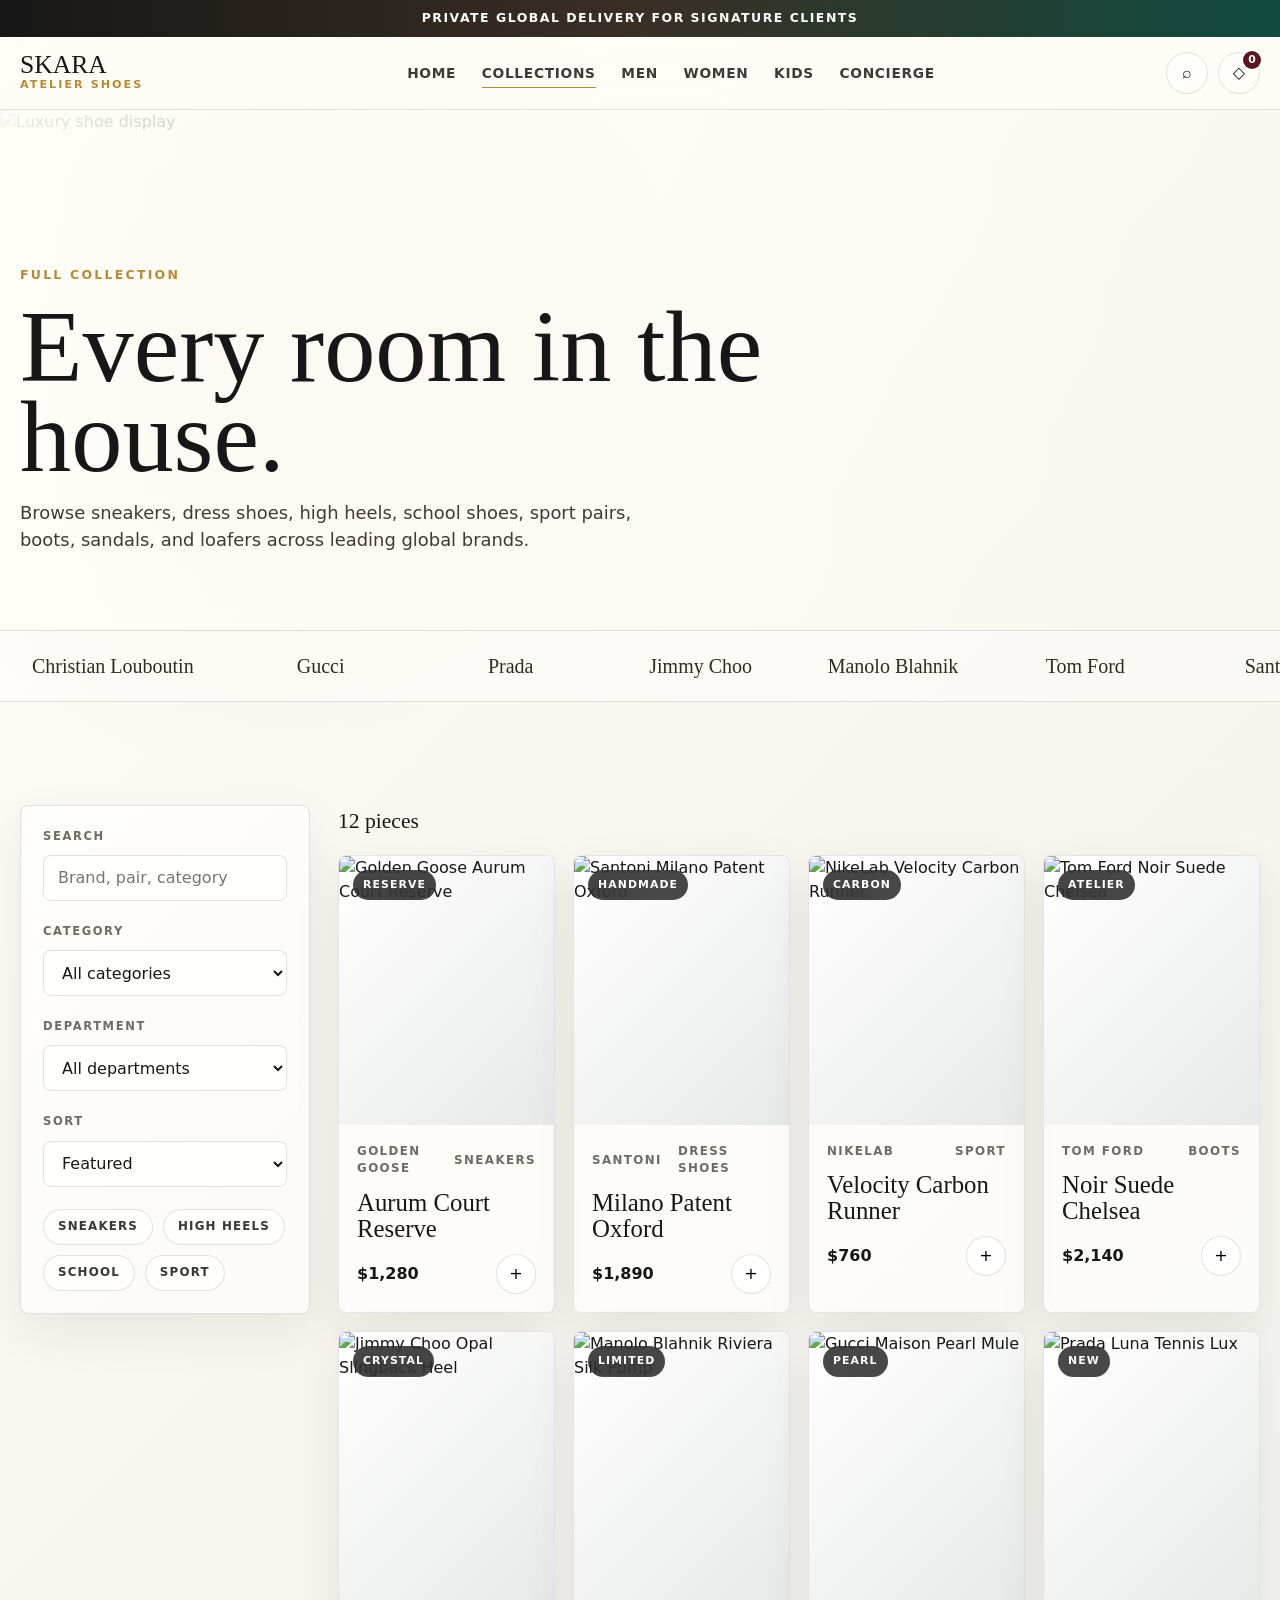
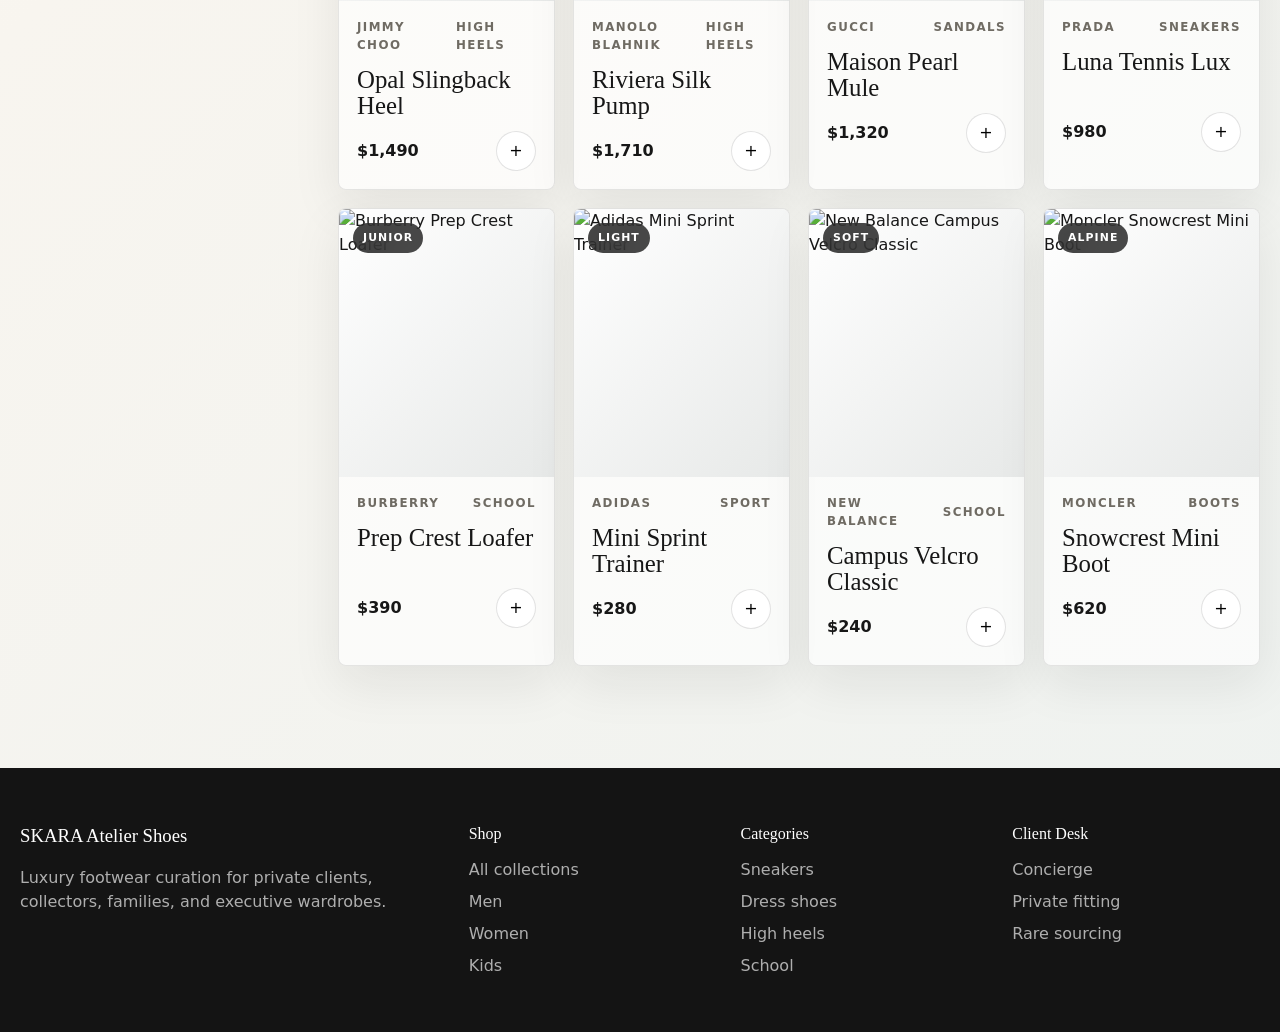
==== collections.html @ 15dd12c7 "Initial commit - Skara Shoes" ====
<!doctype html>
<html lang="en">
  <head>
    <meta charset="utf-8">
    <meta name="viewport" content="width=device-width, initial-scale=1">
    <title>Collections | SKARA Atelier Shoes</title>
    <link rel="stylesheet" href="styles.css">
  </head>
  <body data-page="collections">
    <div class="site-shell">
      <header class="topbar">
        <div class="announcement">Private global delivery for signature clients</div>
        <nav class="nav" aria-label="Primary navigation">
          <a class="brand" href="index.html"><span class="brand-mark">SKARA</span><span class="brand-sub">Atelier Shoes</span></a>
          <div class="nav-links"><a data-nav="home" href="index.html">Home</a><a data-nav="collections" href="collections.html">Collections</a><a data-nav="men" href="men.html">Men</a><a data-nav="women" href="women.html">Women</a><a data-nav="kids" href="kids.html">Kids</a><a data-nav="concierge" href="concierge.html">Concierge</a></div>
          <div class="nav-actions"><button class="icon-button" type="button" aria-label="Search">⌕</button><button class="bag-button" type="button" aria-label="Open bag">◇<span class="bag-count" data-bag-count>0</span></button><button class="menu-toggle" type="button" aria-label="Open menu" data-menu-toggle aria-expanded="false">☰</button></div>
        </nav>
      </header>
      <main>
        <section class="page-hero">
          <img src="https://images.unsplash.com/photo-1549298916-b41d501d3772?auto=format&fit=crop&w=2200&q=90" alt="Luxury shoe display">
          <div class="page-hero-inner">
            <span class="eyebrow">Full collection</span>
            <h1>Every room in the house.</h1>
            <p>Browse sneakers, dress shoes, high heels, school shoes, sport pairs, boots, sandals, and loafers across leading global brands.</p>
          </div>
        </section>
        <section class="brand-marquee"><div class="marquee-track" data-brand-marquee></div></section>
        <section class="section">
          <div class="shop-layout">
            <aside class="filter-panel" aria-label="Collection filters">
              <div class="filter-group"><label for="search">Search</label><input id="search" data-filter-search type="search" placeholder="Brand, pair, category"></div>
              <div class="filter-group"><label for="category">Category</label><select id="category" data-filter-category><option value="all">All categories</option><option>Sneakers</option><option>Dress Shoes</option><option>High Heels</option><option>School</option><option>Sport</option><option>Boots</option><option>Sandals</option></select></div>
              <div class="filter-group"><label for="audience">Department</label><select id="audience" data-filter-audience><option value="all">All departments</option><option value="men">Men</option><option value="women">Women</option><option value="kids">Kids</option></select></div>
              <div class="filter-group"><label for="sort">Sort</label><select id="sort" data-filter-sort><option value="featured">Featured</option><option value="high">Price high</option><option value="low">Price low</option><option value="brand">Brand</option></select></div>
              <div class="chip-row"><span class="pill">Sneakers</span><span class="pill">High heels</span><span class="pill">School</span><span class="pill">Sport</span></div>
            </aside>
            <div>
              <div class="shop-toolbar"><strong data-result-count>12 pieces</strong><button class="filter-toggle" type="button" aria-label="Open filters" data-filter-toggle aria-expanded="false">☷</button></div>
              <div class="product-grid" data-shop-grid></div>
            </div>
          </div>
        </section>
      </main>
      <footer class="footer"><div class="footer-inner"><div><h3>SKARA Atelier Shoes</h3><p>Luxury footwear curation for private clients, collectors, families, and executive wardrobes.</p></div><div><h4>Shop</h4><a href="collections.html">All collections</a><a href="men.html">Men</a><a href="women.html">Women</a><a href="kids.html">Kids</a></div><div><h4>Categories</h4><a href="collections.html">Sneakers</a><a href="collections.html">Dress shoes</a><a href="collections.html">High heels</a><a href="collections.html">School</a></div><div><h4>Client Desk</h4><a href="concierge.html">Concierge</a><a href="concierge.html">Private fitting</a><a href="concierge.html">Rare sourcing</a></div></div></footer>
    </div>
    <script src="data.js"></script>
    <script src="script.js"></script>
  </body>
</html>
---- styles.css ----
:root {
  --porcelain: #f8f5ef;
  --paper: #fffdf8;
  --ink: #171717;
  --muted: #6f6b63;
  --line: rgba(23, 23, 23, 0.12);
  --gold: #b58b35;
  --gold-soft: #ead8aa;
  --emerald: #0f4b3f;
  --wine: #5b1622;
  --blue: #1f3f67;
  --platinum: #e7e9e8;
  --shadow: 0 24px 70px rgba(31, 26, 18, 0.12);
  --ease: cubic-bezier(0.2, 0.8, 0.2, 1);
}

* {
  box-sizing: border-box;
}

html {
  scroll-behavior: smooth;
}

body {
  margin: 0;
  color: var(--ink);
  background:
    radial-gradient(circle at 18% 12%, rgba(181, 139, 53, 0.12), transparent 28rem),
    linear-gradient(135deg, #fffefa 0%, var(--porcelain) 42%, #eef2f0 100%);
  font-family: Inter, ui-sans-serif, system-ui, -apple-system, BlinkMacSystemFont, "Segoe UI", sans-serif;
  line-height: 1.5;
}

body.nav-open {
  overflow: hidden;
}

a {
  color: inherit;
  text-decoration: none;
}

img {
  display: block;
  max-width: 100%;
}

button,
input,
select,
textarea {
  font: inherit;
}

.site-shell {
  min-height: 100vh;
  overflow: clip;
}

.topbar {
  position: sticky;
  top: 0;
  z-index: 50;
  border-bottom: 1px solid var(--line);
  background: rgba(255, 253, 248, 0.82);
  backdrop-filter: blur(22px);
}

.nav {
  display: flex;
  align-items: center;
  justify-content: space-between;
  gap: 24px;
  width: min(1440px, calc(100% - 40px));
  margin: 0 auto;
  padding: 15px 0;
}

.brand {
  display: inline-grid;
  gap: 0;
  min-width: 156px;
}

.brand-mark {
  font-family: Georgia, "Times New Roman", serif;
  font-size: clamp(1.35rem, 2vw, 1.75rem);
  font-weight: 500;
  letter-spacing: 0;
  line-height: 1;
}

.brand-sub {
  color: var(--gold);
  font-size: 0.7rem;
  font-weight: 700;
  letter-spacing: 0.18em;
  text-transform: uppercase;
}

.nav-links {
  display: flex;
  align-items: center;
  justify-content: center;
  gap: clamp(12px, 2vw, 28px);
  color: #3f3a33;
  font-size: 0.86rem;
  font-weight: 700;
  letter-spacing: 0.05em;
  text-transform: uppercase;
}

.nav-links a {
  position: relative;
  padding: 10px 0;
}

.nav-links a::after {
  position: absolute;
  right: 0;
  bottom: 5px;
  left: 0;
  height: 1px;
  content: "";
  background: var(--gold);
  transform: scaleX(0);
  transform-origin: right;
  transition: transform 0.35s var(--ease);
}

.nav-links a:hover::after,
.nav-links a.is-active::after {
  transform: scaleX(1);
  transform-origin: left;
}

.nav-actions {
  display: flex;
  align-items: center;
  justify-content: flex-end;
  gap: 10px;
}

.icon-button,
.bag-button,
.menu-toggle,
.slider-button,
.filter-toggle {
  display: inline-grid;
  place-items: center;
  width: 42px;
  height: 42px;
  border: 1px solid var(--line);
  border-radius: 50%;
  color: var(--ink);
  background: rgba(255, 255, 255, 0.58);
  cursor: pointer;
  transition: transform 0.25s var(--ease), border-color 0.25s var(--ease), background 0.25s var(--ease);
}

.icon-button:hover,
.bag-button:hover,
.menu-toggle:hover,
.slider-button:hover,
.filter-toggle:hover {
  border-color: rgba(181, 139, 53, 0.5);
  background: #fff;
  transform: translateY(-2px);
}

.bag-button {
  position: relative;
}

.bag-count {
  position: absolute;
  top: -2px;
  right: -2px;
  display: grid;
  place-items: center;
  min-width: 18px;
  height: 18px;
  padding: 0 5px;
  border-radius: 999px;
  color: #fff;
  background: var(--wine);
  font-size: 0.68rem;
  font-weight: 800;
}

.menu-toggle {
  display: none;
}

.announcement {
  display: grid;
  place-items: center;
  padding: 9px 16px;
  color: #fff;
  background: linear-gradient(90deg, var(--ink), #3a2f25, var(--emerald));
  font-size: 0.78rem;
  font-weight: 800;
  letter-spacing: 0.12em;
  text-align: center;
  text-transform: uppercase;
}

.hero {
  position: relative;
  min-height: clamp(660px, 86vh, 880px);
  isolation: isolate;
}

.hero::after {
  position: absolute;
  right: 0;
  bottom: 0;
  left: 0;
  z-index: 2;
  height: 34%;
  content: "";
  background: linear-gradient(180deg, transparent, rgba(248, 245, 239, 0.92));
  pointer-events: none;
}

.hero-track {
  position: absolute;
  inset: 0;
  overflow: hidden;
}

.hero-slide {
  position: absolute;
  inset: 0;
  display: grid;
  align-items: end;
  opacity: 0;
  transform: scale(1.05);
  transition: opacity 1s var(--ease), transform 7s linear;
}

.hero-slide.is-active {
  opacity: 1;
  transform: scale(1);
}

.hero-slide img {
  position: absolute;
  inset: 0;
  width: 100%;
  height: 100%;
  object-fit: cover;
  object-position: center;
}

.hero-slide::before {
  position: absolute;
  inset: 0;
  z-index: 1;
  content: "";
  background:
    linear-gradient(90deg, rgba(255, 253, 248, 0.88) 0%, rgba(255, 253, 248, 0.58) 38%, rgba(255, 253, 248, 0.12) 72%),
    linear-gradient(0deg, rgba(0, 0, 0, 0.18), transparent 48%);
}

.hero-content {
  position: relative;
  z-index: 3;
  display: grid;
  align-content: end;
  width: min(1440px, calc(100% - 40px));
  min-height: clamp(660px, 86vh, 880px);
  margin: 0 auto;
  padding: clamp(72px, 10vh, 132px) 0 88px;
}

.eyebrow {
  color: var(--gold);
  font-size: 0.78rem;
  font-weight: 900;
  letter-spacing: 0.18em;
  text-transform: uppercase;
}

.hero h1,
.page-hero h1 {
  max-width: 780px;
  margin: 16px 0 18px;
  font-family: Georgia, "Times New Roman", serif;
  font-size: clamp(3.3rem, 8vw, 8.4rem);
  font-weight: 500;
  letter-spacing: 0;
  line-height: 0.88;
}

.hero p,
.page-hero p {
  max-width: 660px;
  margin: 0;
  color: #3f3a33;
  font-size: clamp(1.02rem, 1.4vw, 1.22rem);
}

.hero-actions,
.section-actions {
  display: flex;
  flex-wrap: wrap;
  gap: 12px;
  margin-top: 30px;
}

.button {
  display: inline-flex;
  align-items: center;
  justify-content: center;
  min-height: 48px;
  padding: 0 22px;
  border: 1px solid var(--ink);
  border-radius: 999px;
  color: #fff;
  background: var(--ink);
  font-size: 0.78rem;
  font-weight: 900;
  letter-spacing: 0.12em;
  text-transform: uppercase;
  cursor: pointer;
  transition: transform 0.25s var(--ease), box-shadow 0.25s var(--ease), background 0.25s var(--ease);
}

.button:hover {
  box-shadow: 0 18px 40px rgba(23, 23, 23, 0.18);
  transform: translateY(-2px);
}

.button.secondary {
  color: var(--ink);
  background: rgba(255, 255, 255, 0.58);
}

.button.gold {
  border-color: var(--gold);
  color: var(--ink);
  background: linear-gradient(135deg, #fff8df, var(--gold-soft));
}

.hero-panel {
  position: absolute;
  right: clamp(20px, 5vw, 72px);
  bottom: 42px;
  z-index: 4;
  display: grid;
  grid-template-columns: repeat(3, minmax(86px, 1fr));
  gap: 1px;
  width: min(520px, calc(100% - 40px));
  border: 1px solid rgba(255, 255, 255, 0.72);
  background: rgba(255, 255, 255, 0.44);
  box-shadow: var(--shadow);
  backdrop-filter: blur(22px);
}

.hero-stat {
  padding: 18px;
  background: rgba(255, 253, 248, 0.68);
}

.hero-stat strong {
  display: block;
  font-family: Georgia, "Times New Roman", serif;
  font-size: 1.6rem;
  font-weight: 500;
}

.hero-stat span {
  color: var(--muted);
  font-size: 0.72rem;
  font-weight: 800;
  letter-spacing: 0.1em;
  text-transform: uppercase;
}

.section {
  width: min(1440px, calc(100% - 40px));
  margin: 0 auto;
  padding: clamp(64px, 8vw, 112px) 0;
}

.section.compact {
  padding-top: 48px;
}

.section-header {
  display: flex;
  align-items: end;
  justify-content: space-between;
  gap: 28px;
  margin-bottom: 30px;
}

.section-title {
  max-width: 760px;
}

.section-title h2 {
  margin: 10px 0 0;
  font-family: Georgia, "Times New Roman", serif;
  font-size: clamp(2.25rem, 5vw, 5rem);
  font-weight: 500;
  letter-spacing: 0;
  line-height: 0.95;
}

.section-title p {
  max-width: 670px;
  margin: 16px 0 0;
  color: var(--muted);
  font-size: 1rem;
}

.brand-marquee {
  border-block: 1px solid var(--line);
  background: rgba(255, 255, 255, 0.38);
  overflow: hidden;
}

.marquee-track {
  display: flex;
  width: max-content;
  animation: marquee 32s linear infinite;
}

.brand-chip {
  display: inline-grid;
  place-items: center;
  min-width: 190px;
  padding: 20px 32px;
  color: #302b25;
  font-family: Georgia, "Times New Roman", serif;
  font-size: 1.25rem;
  white-space: nowrap;
}

@keyframes marquee {
  from {
    transform: translateX(0);
  }

  to {
    transform: translateX(-50%);
  }
}

.category-grid {
  display: grid;
  grid-template-columns: repeat(4, minmax(0, 1fr));
  gap: 16px;
}

.category-tile {
  position: relative;
  min-height: 360px;
  overflow: hidden;
  border: 1px solid rgba(255, 255, 255, 0.8);
  border-radius: 8px;
  background: #ddd;
  box-shadow: 0 18px 54px rgba(23, 23, 23, 0.12);
  isolation: isolate;
}

.category-tile.tall {
  grid-row: span 2;
  min-height: 736px;
}

.category-tile img {
  width: 100%;
  height: 100%;
  min-height: inherit;
  object-fit: cover;
  transition: transform 0.75s var(--ease);
}

.category-tile::after {
  position: absolute;
  inset: 0;
  z-index: 1;
  content: "";
  background: linear-gradient(180deg, transparent 28%, rgba(0, 0, 0, 0.68));
}

.category-tile:hover img {
  transform: scale(1.08);
}

.tile-copy {
  position: absolute;
  right: 22px;
  bottom: 22px;
  left: 22px;
  z-index: 2;
  color: #fff;
}

.tile-copy span {
  color: var(--gold-soft);
  font-size: 0.72rem;
  font-weight: 900;
  letter-spacing: 0.18em;
  text-transform: uppercase;
}

.tile-copy h3 {
  margin: 8px 0 8px;
  font-family: Georgia, "Times New Roman", serif;
  font-size: clamp(1.7rem, 3vw, 3rem);
  font-weight: 500;
  line-height: 1;
}

.tile-copy p {
  margin: 0;
  color: rgba(255, 255, 255, 0.82);
}

.product-rail {
  display: grid;
  grid-auto-columns: minmax(280px, 360px);
  grid-auto-flow: column;
  gap: 18px;
  padding: 4px 4px 28px;
  overflow-x: auto;
  scroll-snap-type: x mandatory;
  scrollbar-width: thin;
}

.product-grid {
  display: grid;
  grid-template-columns: repeat(4, minmax(0, 1fr));
  gap: 18px;
}

.product-card {
  position: relative;
  overflow: hidden;
  border: 1px solid rgba(23, 23, 23, 0.1);
  border-radius: 8px;
  background: rgba(255, 255, 255, 0.64);
  box-shadow: 0 18px 50px rgba(23, 23, 23, 0.08);
  scroll-snap-align: start;
  transform-style: preserve-3d;
  transition: transform 0.35s var(--ease), box-shadow 0.35s var(--ease);
}

.product-card:hover {
  box-shadow: 0 30px 80px rgba(23, 23, 23, 0.14);
  transform: translateY(-6px);
}

.product-media {
  position: relative;
  aspect-ratio: 4 / 5;
  overflow: hidden;
  background: linear-gradient(135deg, #fff, #e7e9e8);
}

.product-media img {
  width: 100%;
  height: 100%;
  object-fit: cover;
  transition: transform 0.65s var(--ease);
}

.product-card:hover .product-media img {
  transform: scale(1.05);
}

.product-badge {
  position: absolute;
  top: 14px;
  left: 14px;
  z-index: 2;
  padding: 7px 10px;
  border-radius: 999px;
  color: #fff;
  background: rgba(23, 23, 23, 0.78);
  font-size: 0.68rem;
  font-weight: 900;
  letter-spacing: 0.1em;
  text-transform: uppercase;
  backdrop-filter: blur(12px);
}

.product-info {
  display: grid;
  gap: 12px;
  padding: 18px;
}

.product-meta {
  display: flex;
  align-items: center;
  justify-content: space-between;
  gap: 16px;
  color: var(--muted);
  font-size: 0.74rem;
  font-weight: 900;
  letter-spacing: 0.12em;
  text-transform: uppercase;
}

.product-info h3 {
  min-height: 3.2rem;
  margin: 0;
  font-family: Georgia, "Times New Roman", serif;
  font-size: 1.55rem;
  font-weight: 500;
  line-height: 1.05;
}

.price-row {
  display: flex;
  align-items: center;
  justify-content: space-between;
  gap: 12px;
}

.price {
  font-size: 1rem;
  font-weight: 900;
}

.quick-add {
  display: inline-grid;
  place-items: center;
  width: 40px;
  height: 40px;
  border: 1px solid var(--line);
  border-radius: 50%;
  background: #fff;
  cursor: pointer;
  transition: transform 0.25s var(--ease), background 0.25s var(--ease);
}

.quick-add:hover {
  color: #fff;
  background: var(--ink);
  transform: rotate(90deg);
}

.split-band {
  display: grid;
  grid-template-columns: 1fr 1fr;
  min-height: 640px;
  margin: clamp(40px, 7vw, 90px) 0;
  background: var(--ink);
}

.split-media {
  position: relative;
  min-height: 520px;
  overflow: hidden;
}

.split-media img {
  width: 100%;
  height: 100%;
  object-fit: cover;
}

.split-copy {
  display: grid;
  align-content: center;
  padding: clamp(40px, 7vw, 92px);
  color: #fff;
}

.split-copy h2 {
  max-width: 620px;
  margin: 12px 0 18px;
  font-family: Georgia, "Times New Roman", serif;
  font-size: clamp(2.5rem, 5vw, 5.6rem);
  font-weight: 500;
  letter-spacing: 0;
  line-height: 0.95;
}

.split-copy p {
  max-width: 560px;
  color: rgba(255, 255, 255, 0.72);
}

.service-grid,
.editorial-grid {
  display: grid;
  grid-template-columns: repeat(3, minmax(0, 1fr));
  gap: 18px;
}

.service-item,
.editorial-item,
.contact-panel,
.filter-panel {
  border: 1px solid var(--line);
  border-radius: 8px;
  background: rgba(255, 255, 255, 0.58);
  box-shadow: 0 18px 50px rgba(23, 23, 23, 0.07);
}

.service-item {
  padding: 28px;
}

.service-item strong {
  display: block;
  margin-bottom: 16px;
  font-family: Georgia, "Times New Roman", serif;
  font-size: 1.85rem;
  font-weight: 500;
}

.service-item p,
.editorial-item p,
.contact-panel p {
  margin: 0;
  color: var(--muted);
}

.editorial-item {
  overflow: hidden;
}

.editorial-item img {
  width: 100%;
  aspect-ratio: 16 / 10;
  object-fit: cover;
}

.editorial-item div {
  padding: 22px;
}

.editorial-item h3 {
  margin: 8px 0 10px;
  font-family: Georgia, "Times New Roman", serif;
  font-size: 1.65rem;
  font-weight: 500;
  line-height: 1.1;
}

.page-hero {
  position: relative;
  display: grid;
  align-items: end;
  min-height: 520px;
  overflow: hidden;
  isolation: isolate;
}

.page-hero img {
  position: absolute;
  inset: 0;
  z-index: -2;
  width: 100%;
  height: 100%;
  object-fit: cover;
}

.page-hero::before {
  position: absolute;
  inset: 0;
  z-index: -1;
  content: "";
  background: linear-gradient(90deg, rgba(255, 253, 248, 0.92), rgba(255, 253, 248, 0.52), rgba(255, 253, 248, 0.08));
}

.page-hero-inner {
  width: min(1440px, calc(100% - 40px));
  margin: 0 auto;
  padding: 110px 0 76px;
}

.shop-layout {
  display: grid;
  grid-template-columns: 290px 1fr;
  gap: 28px;
  align-items: start;
}

.filter-panel {
  position: sticky;
  top: 96px;
  display: grid;
  gap: 22px;
  padding: 22px;
}

.filter-group {
  display: grid;
  gap: 10px;
}

.filter-group label {
  color: var(--muted);
  font-size: 0.72rem;
  font-weight: 900;
  letter-spacing: 0.14em;
  text-transform: uppercase;
}

.filter-group select,
.filter-group input,
.contact-panel input,
.contact-panel select,
.contact-panel textarea {
  width: 100%;
  min-height: 46px;
  border: 1px solid var(--line);
  border-radius: 8px;
  color: var(--ink);
  background: rgba(255, 255, 255, 0.78);
  padding: 0 14px;
  outline: none;
}

.contact-panel textarea {
  min-height: 120px;
  padding-top: 12px;
  resize: vertical;
}

.shop-toolbar {
  display: flex;
  align-items: center;
  justify-content: space-between;
  gap: 16px;
  margin-bottom: 18px;
}

.shop-toolbar strong {
  font-family: Georgia, "Times New Roman", serif;
  font-size: 1.35rem;
  font-weight: 500;
}

.filter-toggle {
  display: none;
}

.chip-row {
  display: flex;
  flex-wrap: wrap;
  gap: 10px;
}

.pill {
  display: inline-flex;
  align-items: center;
  min-height: 36px;
  padding: 0 14px;
  border: 1px solid var(--line);
  border-radius: 999px;
  color: #3c372f;
  background: rgba(255, 255, 255, 0.58);
  font-size: 0.74rem;
  font-weight: 900;
  letter-spacing: 0.1em;
  text-transform: uppercase;
}

.concierge-grid {
  display: grid;
  grid-template-columns: minmax(0, 0.9fr) minmax(0, 1.1fr);
  gap: 24px;
}

.contact-panel {
  padding: clamp(24px, 4vw, 42px);
}

.contact-panel h2 {
  margin: 0 0 12px;
  font-family: Georgia, "Times New Roman", serif;
  font-size: clamp(2rem, 4vw, 4rem);
  font-weight: 500;
  line-height: 1;
}

.form-grid {
  display: grid;
  grid-template-columns: 1fr 1fr;
  gap: 14px;
  margin-top: 24px;
}

.form-grid .full {
  grid-column: 1 / -1;
}

.toast {
  position: fixed;
  right: 22px;
  bottom: 22px;
  z-index: 90;
  max-width: 340px;
  padding: 16px 18px;
  border: 1px solid rgba(181, 139, 53, 0.38);
  border-radius: 8px;
  color: #fff;
  background: rgba(23, 23, 23, 0.92);
  box-shadow: 0 18px 50px rgba(23, 23, 23, 0.2);
  opacity: 0;
  pointer-events: none;
  transform: translateY(18px);
  transition: opacity 0.3s var(--ease), transform 0.3s var(--ease);
}

.toast.is-visible {
  opacity: 1;
  transform: translateY(0);
}

.footer {
  color: #fff;
  background: #141414;
}

.footer-inner {
  display: grid;
  grid-template-columns: 1.2fr repeat(3, 0.7fr);
  gap: 24px;
  width: min(1440px, calc(100% - 40px));
  margin: 0 auto;
  padding: 54px 0;
}

.footer h3,
.footer h4 {
  margin: 0 0 12px;
  font-family: Georgia, "Times New Roman", serif;
  font-weight: 500;
}

.footer p,
.footer a {
  color: rgba(255, 255, 255, 0.66);
}

.footer a {
  display: block;
  margin-top: 8px;
}

[data-reveal] {
  opacity: 0;
  transform: translateY(28px);
  transition: opacity 0.7s var(--ease), transform 0.7s var(--ease);
}

[data-reveal].is-visible {
  opacity: 1;
  transform: translateY(0);
}

@media (prefers-reduced-motion: reduce) {
  *,
  *::before,
  *::after {
    animation-duration: 0.01ms !important;
    animation-iteration-count: 1 !important;
    scroll-behavior: auto !important;
    transition-duration: 0.01ms !important;
  }
}

@media (max-width: 1180px) {
  .category-grid,
  .product-grid {
    grid-template-columns: repeat(3, minmax(0, 1fr));
  }

  .shop-layout {
    grid-template-columns: 250px 1fr;
  }
}

@media (max-width: 920px) {
  .menu-toggle {
    display: inline-grid;
  }

  .nav-links {
    position: fixed;
    top: 116px;
    right: 20px;
    left: 20px;
    display: none;
    flex-direction: column;
    align-items: stretch;
    padding: 22px;
    border: 1px solid var(--line);
    border-radius: 8px;
    background: rgba(255, 253, 248, 0.96);
    box-shadow: var(--shadow);
  }

  body.nav-open .nav-links {
    display: flex;
  }

  .hero-panel {
    position: relative;
    right: auto;
    bottom: auto;
    left: auto;
    margin: -72px auto 0;
  }

  .category-grid,
  .product-grid,
  .service-grid,
  .editorial-grid {
    grid-template-columns: repeat(2, minmax(0, 1fr));
  }

  .category-tile.tall {
    grid-row: span 1;
    min-height: 360px;
  }

  .split-band,
  .concierge-grid,
  .footer-inner {
    grid-template-columns: 1fr;
  }

  .shop-layout {
    grid-template-columns: 1fr;
  }

  .filter-toggle {
    display: inline-grid;
  }

  .filter-panel {
    position: fixed;
    inset: auto 20px 20px;
    z-index: 70;
    display: none;
    max-height: calc(100vh - 40px);
    overflow: auto;
    background: rgba(255, 253, 248, 0.98);
  }

  body.filters-open .filter-panel {
    display: grid;
  }
}

@media (max-width: 640px) {
  .nav {
    width: min(100% - 28px, 1440px);
  }

  .brand {
    min-width: auto;
  }

  .brand-sub,
  .icon-button {
    display: none;
  }

  .hero,
  .hero-content {
    min-height: 680px;
  }

  .hero-slide::before,
  .page-hero::before {
    background: linear-gradient(180deg, rgba(255, 253, 248, 0.76), rgba(255, 253, 248, 0.9) 78%);
  }

  .hero h1,
  .page-hero h1 {
    font-size: clamp(3.1rem, 18vw, 4.6rem);
  }

  .hero-panel {
    grid-template-columns: 1fr;
    width: min(100% - 28px, 420px);
  }

  .section,
  .page-hero-inner,
  .footer-inner {
    width: min(100% - 28px, 1440px);
  }

  .section-header,
  .shop-toolbar {
    align-items: start;
    flex-direction: column;
  }

  .category-grid,
  .product-grid,
  .service-grid,
  .editorial-grid,
  .form-grid {
    grid-template-columns: 1fr;
  }

  .category-tile {
    min-height: 320px;
  }

  .product-rail {
    grid-auto-columns: minmax(252px, 84vw);
  }
}
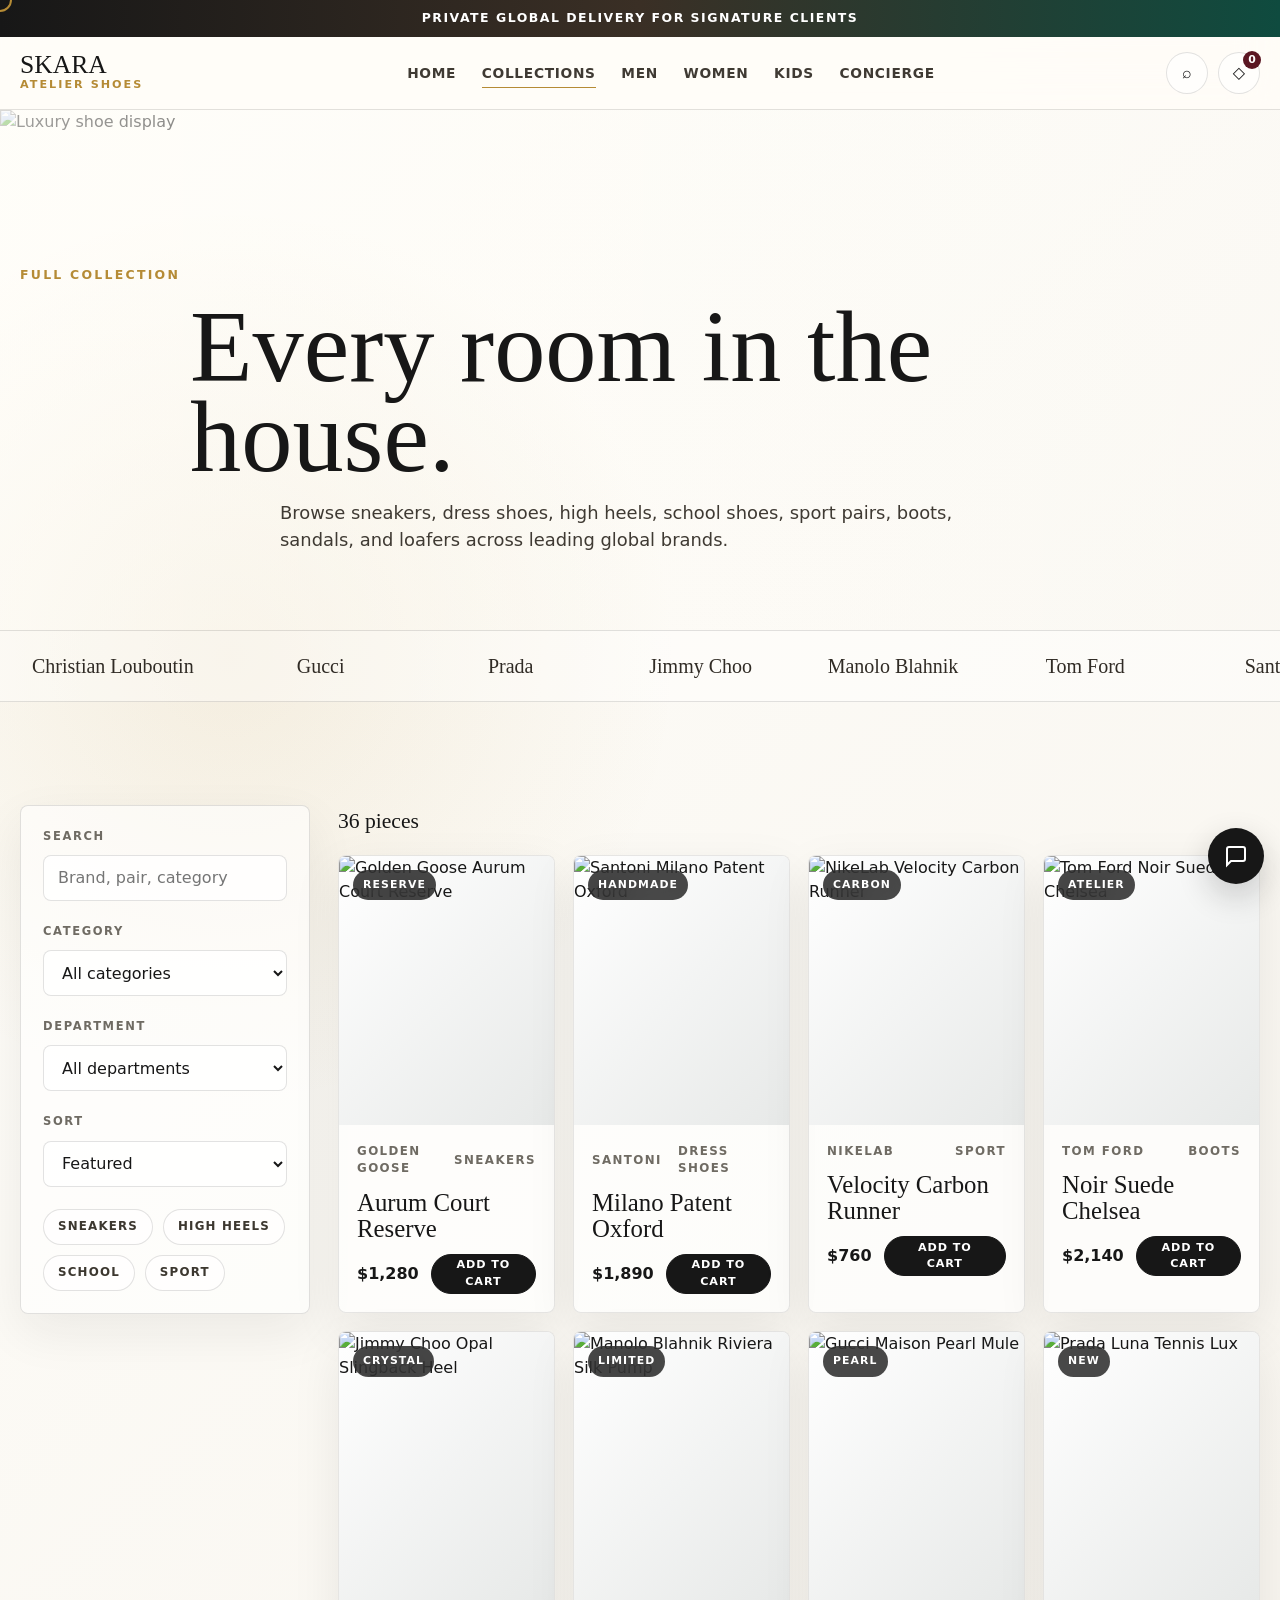
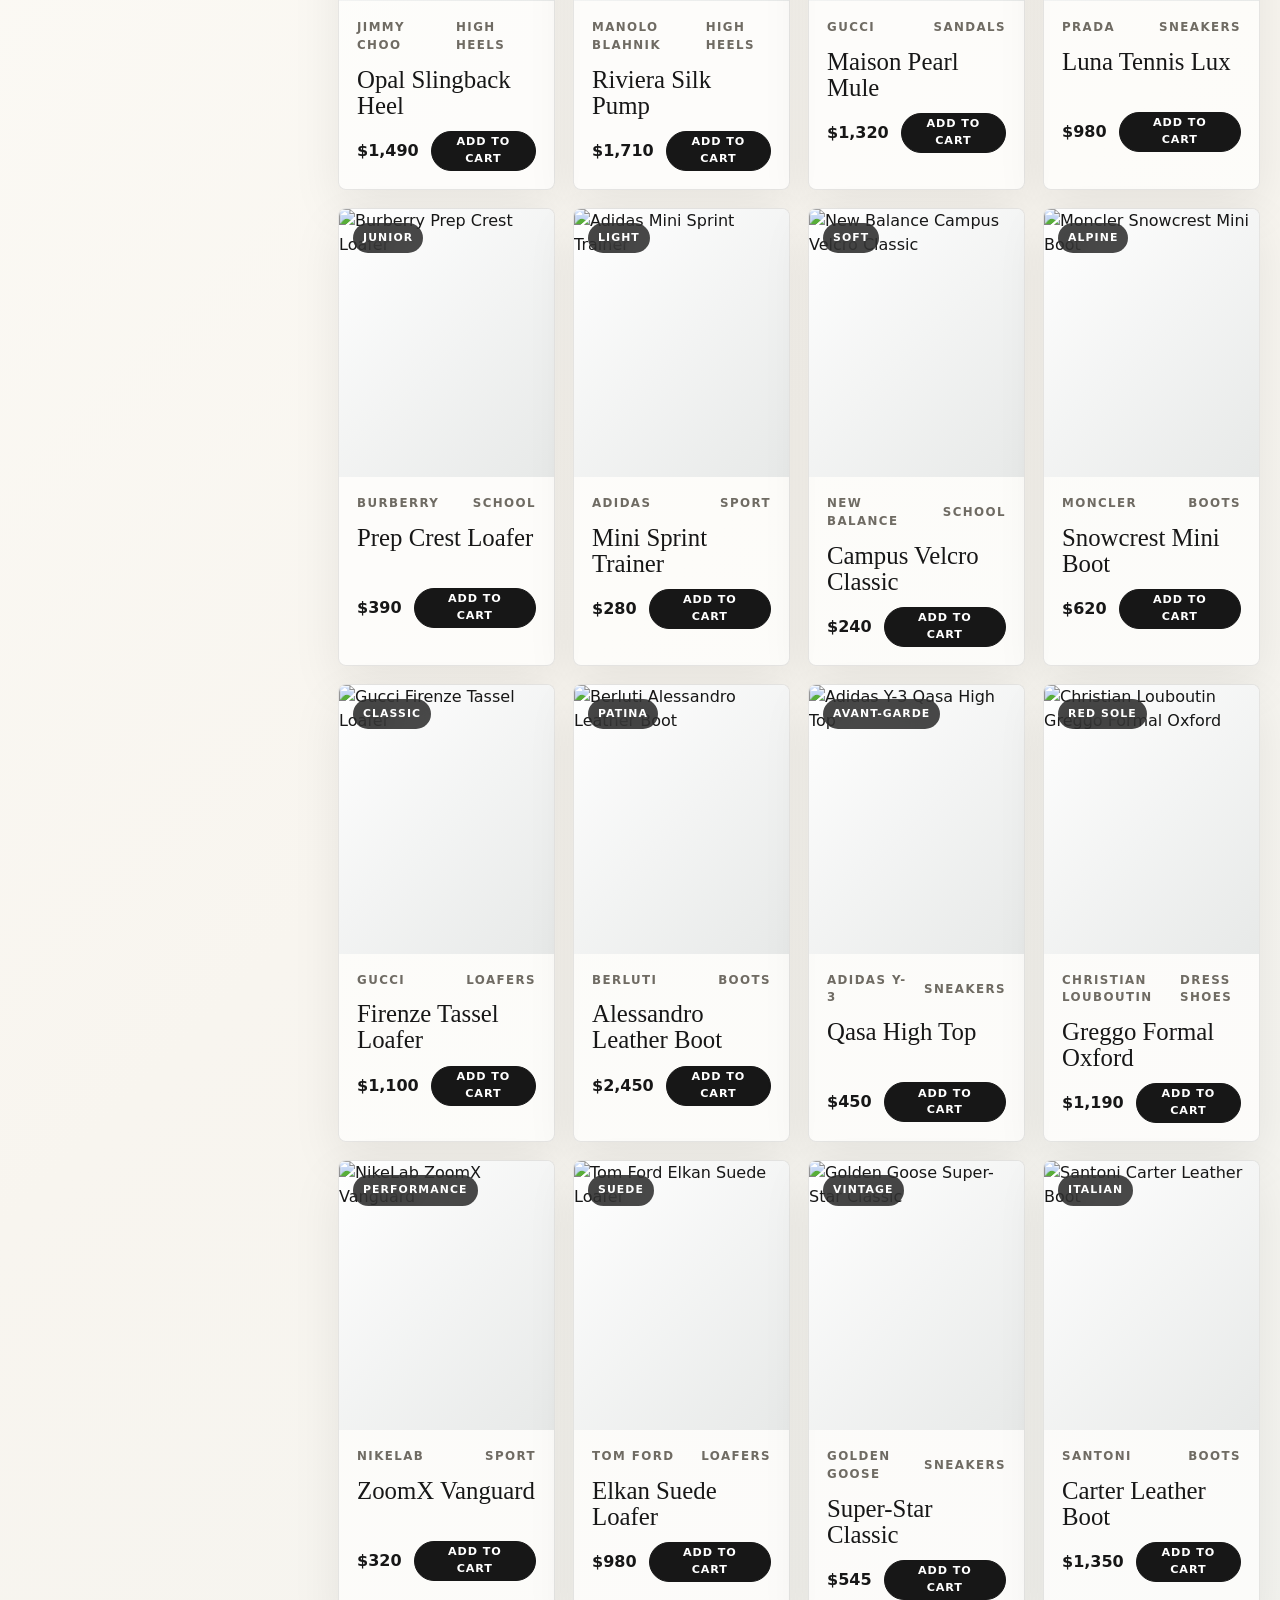
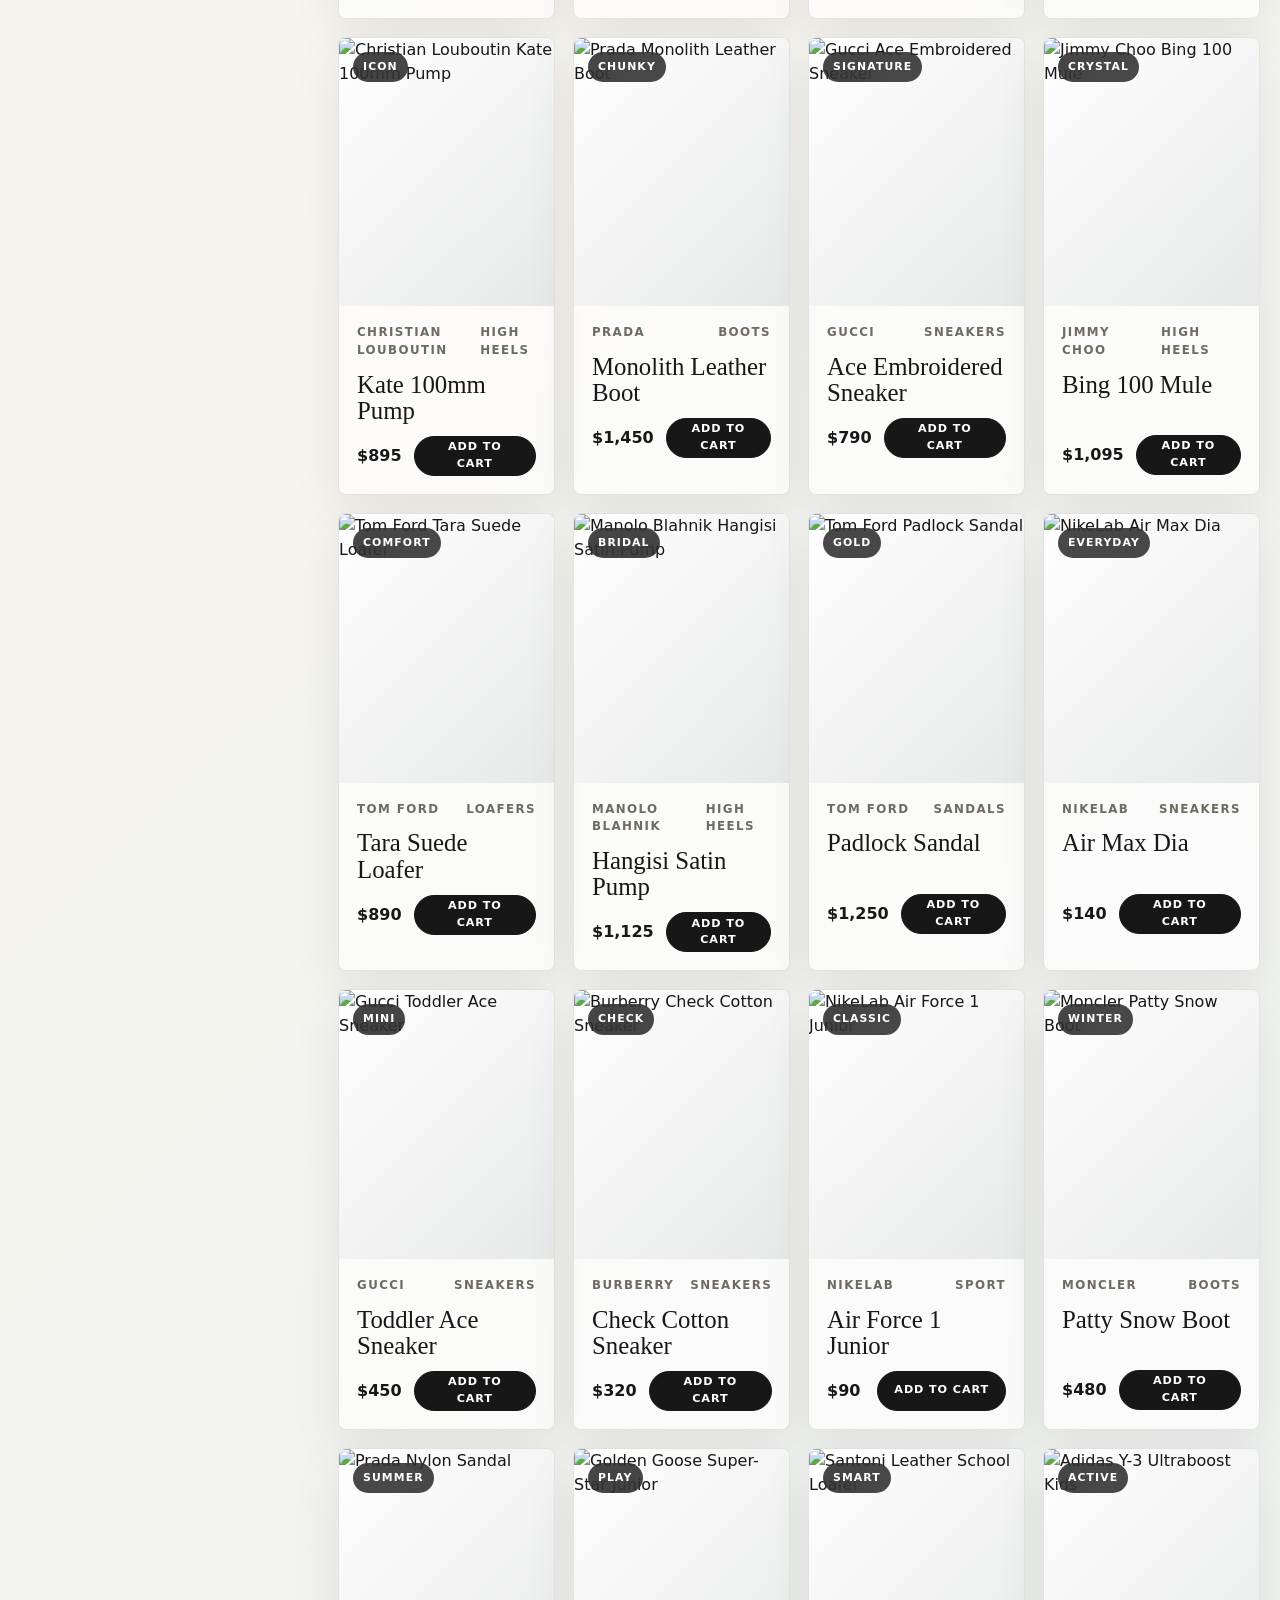
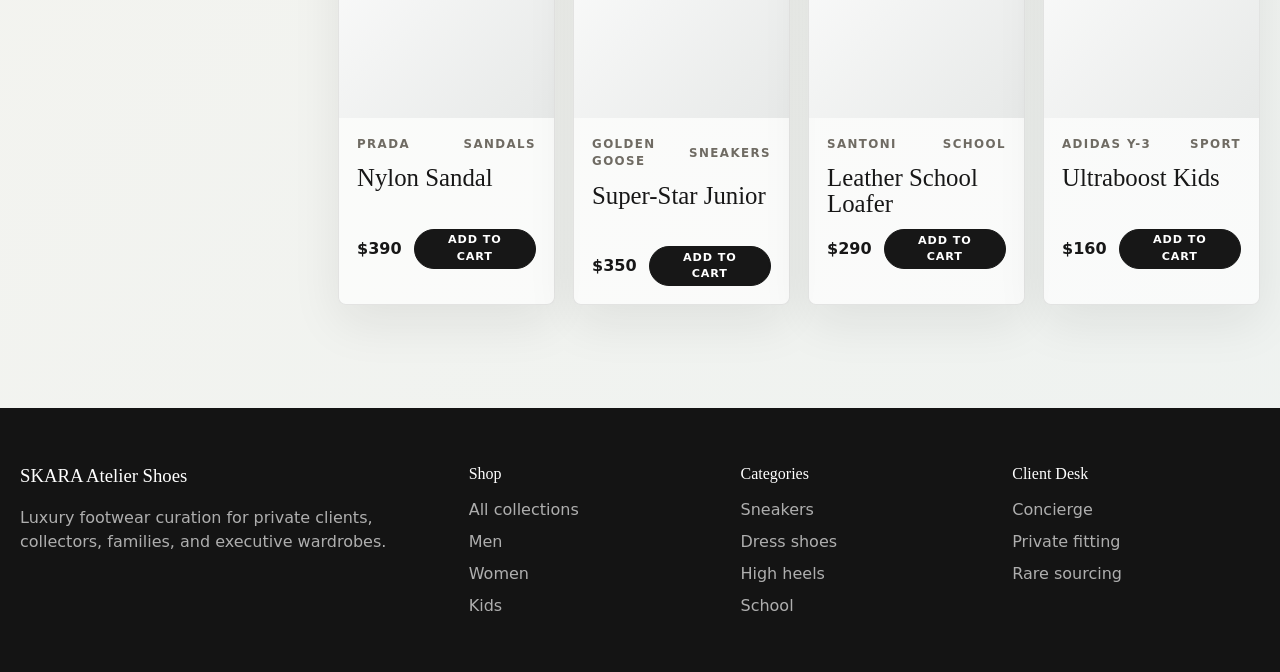
==== commit 43ae7a3d: "Improve mobile responsiveness for client demo on phones. Refine hero, nav, filters, product cards, a" ====
--- a/collections.html
+++ b/collections.html
@@ -2,7 +2,7 @@
 <html lang="en">
   <head>
     <meta charset="utf-8">
-    <meta name="viewport" content="width=device-width, initial-scale=1">
+    <meta name="viewport" content="width=device-width, initial-scale=1, viewport-fit=cover">
     <title>Collections | SKARA Atelier Shoes</title>
     <link rel="stylesheet" href="styles.css">
   </head>
--- a/styles.css
+++ b/styles.css
@@ -20,10 +20,13 @@
 
 html {
   scroll-behavior: smooth;
+  -webkit-text-size-adjust: 100%;
+  text-size-adjust: 100%;
 }
 
 body {
   margin: 0;
+  overflow-x: hidden;
   color: var(--ink);
   background:
     radial-gradient(circle at 18% 12%, rgba(181, 139, 53, 0.12), transparent 28rem),
@@ -260,15 +263,17 @@
   z-index: 1;
   content: "";
   background:
-    linear-gradient(90deg, rgba(255, 253, 248, 0.88) 0%, rgba(255, 253, 248, 0.58) 38%, rgba(255, 253, 248, 0.12) 72%),
-    linear-gradient(0deg, rgba(0, 0, 0, 0.18), transparent 48%);
+    linear-gradient(180deg, rgba(255, 253, 248, 0.15) 0%, rgba(255, 253, 248, 0.05) 50%, rgba(255, 253, 248, 0.4) 100%),
+    linear-gradient(0deg, rgba(0, 0, 0, 0.2), transparent 60%);
 }
 
 .hero-content {
   position: relative;
   z-index: 3;
   display: grid;
-  align-content: end;
+  align-content: center;
+  justify-items: center;
+  text-align: center;
   width: min(1440px, calc(100% - 40px));
   min-height: clamp(660px, 86vh, 880px);
   margin: 0 auto;
@@ -285,8 +290,8 @@
 
 .hero h1,
 .page-hero h1 {
-  max-width: 780px;
-  margin: 16px 0 18px;
+  max-width: 900px;
+  margin: 16px auto 18px;
   font-family: Georgia, "Times New Roman", serif;
   font-size: clamp(3.3rem, 8vw, 8.4rem);
   font-weight: 500;
@@ -296,8 +301,8 @@
 
 .hero p,
 .page-hero p {
-  max-width: 660px;
-  margin: 0;
+  max-width: 720px;
+  margin: 0 auto;
   color: #3f3a33;
   font-size: clamp(1.02rem, 1.4vw, 1.22rem);
 }
@@ -306,6 +311,7 @@
 .section-actions {
   display: flex;
   flex-wrap: wrap;
+  justify-content: center;
   gap: 12px;
   margin-top: 30px;
 }
@@ -552,7 +558,8 @@
 }
 
 .product-card:hover {
-  box-shadow: 0 30px 80px rgba(23, 23, 23, 0.14);
+  box-shadow: 0 0 24px rgba(0, 123, 255, 0.4), 0 30px 80px rgba(23, 23, 23, 0.14);
+  border-color: rgba(0, 123, 255, 0.5);
   transform: translateY(-6px);
 }
 
@@ -770,7 +777,7 @@
   inset: 0;
   z-index: -1;
   content: "";
-  background: linear-gradient(90deg, rgba(255, 253, 248, 0.92), rgba(255, 253, 248, 0.52), rgba(255, 253, 248, 0.08));
+  background: linear-gradient(90deg, rgba(255, 253, 248, 0.6), rgba(255, 253, 248, 0.25), rgba(255, 253, 248, 0.05));
 }
 
 .page-hero-inner {
@@ -988,31 +995,79 @@
     display: inline-grid;
   }
 
+  body.nav-open::before {
+    position: fixed;
+    inset: 0;
+    z-index: 45;
+    content: "";
+    background: rgba(23, 23, 23, 0.42);
+  }
+
   .nav-links {
     position: fixed;
-    top: 116px;
-    right: 20px;
-    left: 20px;
+    top: 0;
+    right: 0;
+    left: 0;
+    z-index: 60;
     display: none;
     flex-direction: column;
     align-items: stretch;
-    padding: 22px;
+    gap: 4px;
+    max-height: calc(100vh - 24px);
+    margin: 12px;
+    padding: 88px 22px 22px;
     border: 1px solid var(--line);
-    border-radius: 8px;
-    background: rgba(255, 253, 248, 0.96);
+    border-radius: 12px;
+    background: rgba(255, 253, 248, 0.98);
     box-shadow: var(--shadow);
+    overflow-y: auto;
+    -webkit-overflow-scrolling: touch;
   }
 
   body.nav-open .nav-links {
     display: flex;
   }
 
+  .nav-links a {
+    padding: 14px 0;
+    font-size: 0.92rem;
+  }
+
+  .hero,
+  .hero-content {
+    min-height: clamp(520px, 78vh, 700px);
+  }
+
+  .hero-content {
+    padding: 72px 0 148px;
+  }
+
   .hero-panel {
-    position: relative;
+    position: absolute;
     right: auto;
-    bottom: auto;
-    left: auto;
-    margin: -72px auto 0;
+    bottom: 20px;
+    left: 50%;
+    width: min(calc(100% - 32px), 520px);
+    margin: 0;
+    transform: translateX(-50%);
+    grid-template-columns: repeat(3, minmax(0, 1fr));
+  }
+
+  .hero-stat {
+    padding: 14px 10px;
+    text-align: center;
+  }
+
+  .hero-stat strong {
+    font-size: 1.35rem;
+  }
+
+  .page-hero {
+    min-height: 420px;
+  }
+
+  .page-hero-inner {
+    padding: 96px 0 56px;
   }
 
   .category-grid,
@@ -1033,6 +1088,19 @@
     grid-template-columns: 1fr;
   }
 
+  .split-band {
+    min-height: auto;
+    margin: 40px 0;
+  }
+
+  .split-media {
+    min-height: 300px;
+  }
+
+  .split-copy {
+    padding: 36px 24px;
+  }
+
   .shop-layout {
     grid-template-columns: 1fr;
   }
@@ -1041,65 +1109,160 @@
     display: inline-grid;
   }
 
+  body.filters-open::after {
+    position: fixed;
+    inset: 0;
+    z-index: 60;
+    content: "";
+    background: rgba(23, 23, 23, 0.42);
+  }
+
   .filter-panel {
     position: fixed;
-    inset: auto 20px 20px;
+    inset: auto 16px 16px;
     z-index: 70;
     display: none;
-    max-height: calc(100vh - 40px);
+    max-height: calc(100vh - 32px);
     overflow: auto;
     background: rgba(255, 253, 248, 0.98);
+    -webkit-overflow-scrolling: touch;
   }
 
   body.filters-open .filter-panel {
     display: grid;
   }
+
+  .toast {
+    right: 16px;
+    bottom: 88px;
+    max-width: calc(100vw - 32px);
+  }
+
+  .chat-window {
+    width: min(340px, calc(100vw - 32px));
+  }
 }
 
 @media (max-width: 640px) {
   .nav {
-    width: min(100% - 28px, 1440px);
+    width: min(100% - 24px, 1440px);
+    padding: 12px 0;
+  }
+
+  .announcement {
+    padding: 8px 12px;
+    font-size: 0.62rem;
+    letter-spacing: 0.08em;
+    line-height: 1.45;
   }
 
   .brand {
     min-width: auto;
   }
 
-  .brand-sub,
+  .brand-mark {
+    font-size: 1.2rem;
+  }
+
+  .brand-sub {
+    font-size: 0.58rem;
+    letter-spacing: 0.12em;
+  }
+
   .icon-button {
     display: none;
   }
 
   .hero,
   .hero-content {
-    min-height: 680px;
-  }
-
-  .hero-slide::before,
+    min-height: clamp(480px, 72vh, 620px);
+  }
+
+  .hero-content {
+    width: min(100% - 24px, 1440px);
+    padding: 56px 0 132px;
+  }
+
+  .hero-slide::before {
+    background:
+      linear-gradient(180deg, rgba(255, 253, 248, 0.22) 0%, rgba(255, 253, 248, 0.08) 45%, rgba(255, 253, 248, 0.55) 100%),
+      linear-gradient(0deg, rgba(0, 0, 0, 0.18), transparent 60%);
+  }
+
+  .page-hero {
+    min-height: 360px;
+  }
+
   .page-hero::before {
-    background: linear-gradient(180deg, rgba(255, 253, 248, 0.76), rgba(255, 253, 248, 0.9) 78%);
+    background: linear-gradient(180deg, rgba(255, 253, 248, 0.35), rgba(255, 253, 248, 0.72) 78%);
   }
 
   .hero h1,
   .page-hero h1 {
-    font-size: clamp(3.1rem, 18vw, 4.6rem);
+    margin-top: 12px;
+    font-size: clamp(2.4rem, 12vw, 3.6rem);
+    line-height: 0.95;
+  }
+
+  .hero p,
+  .page-hero p {
+    font-size: 0.98rem;
+    line-height: 1.55;
+  }
+
+  .hero-actions {
+    width: 100%;
+    margin-top: 22px;
+  }
+
+  .hero-actions .button {
+    width: 100%;
+    min-height: 46px;
   }
 
   .hero-panel {
-    grid-template-columns: 1fr;
-    width: min(100% - 28px, 420px);
+    bottom: 16px;
+    width: min(calc(100% - 24px), 420px);
+    grid-template-columns: repeat(3, minmax(0, 1fr));
+  }
+
+  .hero-stat {
+    padding: 12px 8px;
+  }
+
+  .hero-stat strong {
+    font-size: 1.15rem;
+  }
+
+  .hero-stat span {
+    font-size: 0.62rem;
+    letter-spacing: 0.06em;
   }
 
   .section,
   .page-hero-inner,
   .footer-inner {
-    width: min(100% - 28px, 1440px);
+    width: min(100% - 24px, 1440px);
+  }
+
+  .section {
+    padding: 48px 0;
+  }
+
+  .section.compact {
+    padding-top: 32px;
+  }
+
+  .section-title h2,
+  .split-copy h2 {
+    font-size: clamp(1.9rem, 9vw, 2.8rem);
   }
 
   .section-header,
   .shop-toolbar {
     align-items: start;
     flex-direction: column;
+    gap: 16px;
   }
 
   .category-grid,
@@ -1111,10 +1274,252 @@
   }
 
   .category-tile {
-    min-height: 320px;
+    min-height: 300px;
   }
 
   .product-rail {
-    grid-auto-columns: minmax(252px, 84vw);
-  }
-}
+    grid-auto-columns: minmax(240px, 82vw);
+    gap: 14px;
+    padding-bottom: 18px;
+    scroll-padding-inline: 12px;
+  }
+
+  .product-info h3 {
+    min-height: auto;
+    font-size: 1.35rem;
+  }
+
+  .price-row {
+    flex-wrap: wrap;
+  }
+
+  .footer-inner {
+    gap: 28px;
+    padding: 40px 0 calc(40px + env(safe-area-inset-bottom));
+  }
+
+  .brand-chip {
+    min-width: 150px;
+    padding: 16px 24px;
+    font-size: 1.05rem;
+  }
+
+  .live-chat-widget {
+    right: max(12px, env(safe-area-inset-right));
+    bottom: max(12px, env(safe-area-inset-bottom));
+  }
+
+  .chat-toggle {
+    width: 52px;
+    height: 52px;
+  }
+}
+
+@media (max-width: 480px) {
+  .eyebrow {
+    font-size: 0.68rem;
+    letter-spacing: 0.12em;
+  }
+
+  .page-hero-inner {
+    padding: 88px 0 44px;
+  }
+
+  .price-row {
+    flex-direction: column;
+    align-items: stretch;
+  }
+
+  .add-to-cart-btn.button {
+    width: 100%;
+    justify-content: center;
+  }
+
+  .tile-copy {
+    right: 16px;
+    bottom: 16px;
+    left: 16px;
+  }
+
+  .tile-copy h3 {
+    font-size: 1.55rem;
+  }
+
+  .service-item {
+    padding: 22px;
+  }
+
+  .service-item strong {
+    font-size: 1.5rem;
+  }
+
+  .contact-panel {
+    padding: 20px;
+  }
+}
+
+/* --- UI/UX Upgrades --- */
+
+/* Custom Luxury Cursor */
+@media (pointer: fine) {
+  body, a, button, input {
+    cursor: none;
+  }
+  
+  .luxury-cursor {
+    position: fixed;
+    top: 0;
+    left: 0;
+    width: 24px;
+    height: 24px;
+    border: 2px solid var(--gold);
+    border-radius: 50%;
+    pointer-events: none;
+    z-index: 9999;
+    transform: translate(-50%, -50%);
+    transition: width 0.3s var(--ease), height 0.3s var(--ease), background 0.3s var(--ease);
+  }
+
+  .luxury-cursor.is-hovering {
+    width: 48px;
+    height: 48px;
+    background: rgba(181, 139, 53, 0.15);
+  }
+}
+
+/* Add to Cart Button Update */
+.add-to-cart-btn.button {
+  width: auto;
+  min-height: 40px;
+  padding: 0 16px;
+  font-size: 0.7rem;
+  letter-spacing: 0.08em;
+  border-radius: 999px;
+}
+
+/* Live Chat Widget */
+.live-chat-widget {
+  position: fixed;
+  bottom: 16px;
+  right: 16px;
+  z-index: 99999;
+  display: flex;
+  flex-direction: column-reverse;
+  align-items: flex-end;
+  gap: 16px;
+}
+
+.chat-toggle {
+  display: grid;
+  place-items: center;
+  width: 56px;
+  height: 56px;
+  border: none;
+  border-radius: 50%;
+  color: #fff;
+  background: var(--ink);
+  box-shadow: 0 12px 32px rgba(23, 23, 23, 0.2);
+  transition: transform 0.3s var(--ease), background 0.3s var(--ease);
+}
+
+.chat-toggle:hover {
+  transform: translateY(-4px) scale(1.05);
+  background: var(--gold);
+}
+
+.chat-window {
+  width: 340px;
+  max-width: calc(100vw - 48px);
+  background: rgba(255, 255, 255, 0.95);
+  backdrop-filter: blur(20px);
+  border: 1px solid var(--line);
+  border-radius: 12px;
+  box-shadow: 0 24px 60px rgba(23, 23, 23, 0.15);
+  overflow: hidden;
+  opacity: 0;
+  pointer-events: none;
+  transform: translateY(20px);
+  transition: opacity 0.4s var(--ease), transform 0.4s var(--ease);
+}
+
+.chat-window.is-open {
+  opacity: 1;
+  pointer-events: auto;
+  transform: translateY(0);
+}
+
+.chat-header {
+  display: flex;
+  align-items: center;
+  justify-content: space-between;
+  padding: 18px 24px;
+  background: var(--ink);
+  color: #fff;
+}
+
+.chat-header strong {
+  font-family: Georgia, "Times New Roman", serif;
+  font-size: 1.1rem;
+  font-weight: 500;
+  letter-spacing: 0.05em;
+}
+
+.chat-close {
+  background: transparent;
+  border: none;
+  color: #fff;
+  font-size: 1.5rem;
+  line-height: 1;
+  opacity: 0.7;
+  transition: opacity 0.2s;
+}
+
+.chat-close:hover {
+  opacity: 1;
+}
+
+.chat-body {
+  padding: 24px;
+  min-height: 200px;
+  max-height: 300px;
+  overflow-y: auto;
+  background: var(--porcelain);
+}
+
+.chat-message.agent {
+  background: #fff;
+  border: 1px solid var(--line);
+  padding: 12px 16px;
+  border-radius: 8px;
+  border-bottom-left-radius: 0;
+  font-size: 0.9rem;
+  color: var(--ink);
+  box-shadow: 0 4px 12px rgba(0,0,0,0.02);
+}
+
+.chat-footer {
+  display: flex;
+  padding: 16px;
+  border-top: 1px solid var(--line);
+  background: #fff;
+}
+
+.chat-footer input {
+  flex: 1;
+  border: none;
+  background: transparent;
+  padding: 8px 12px;
+  font-size: 0.9rem;
+  outline: none;
+}
+
+.chat-footer button {
+  background: transparent;
+  border: none;
+  color: var(--gold);
+  font-weight: 700;
+  text-transform: uppercase;
+  font-size: 0.8rem;
+  letter-spacing: 0.1em;
+  padding: 0 8px;
+}
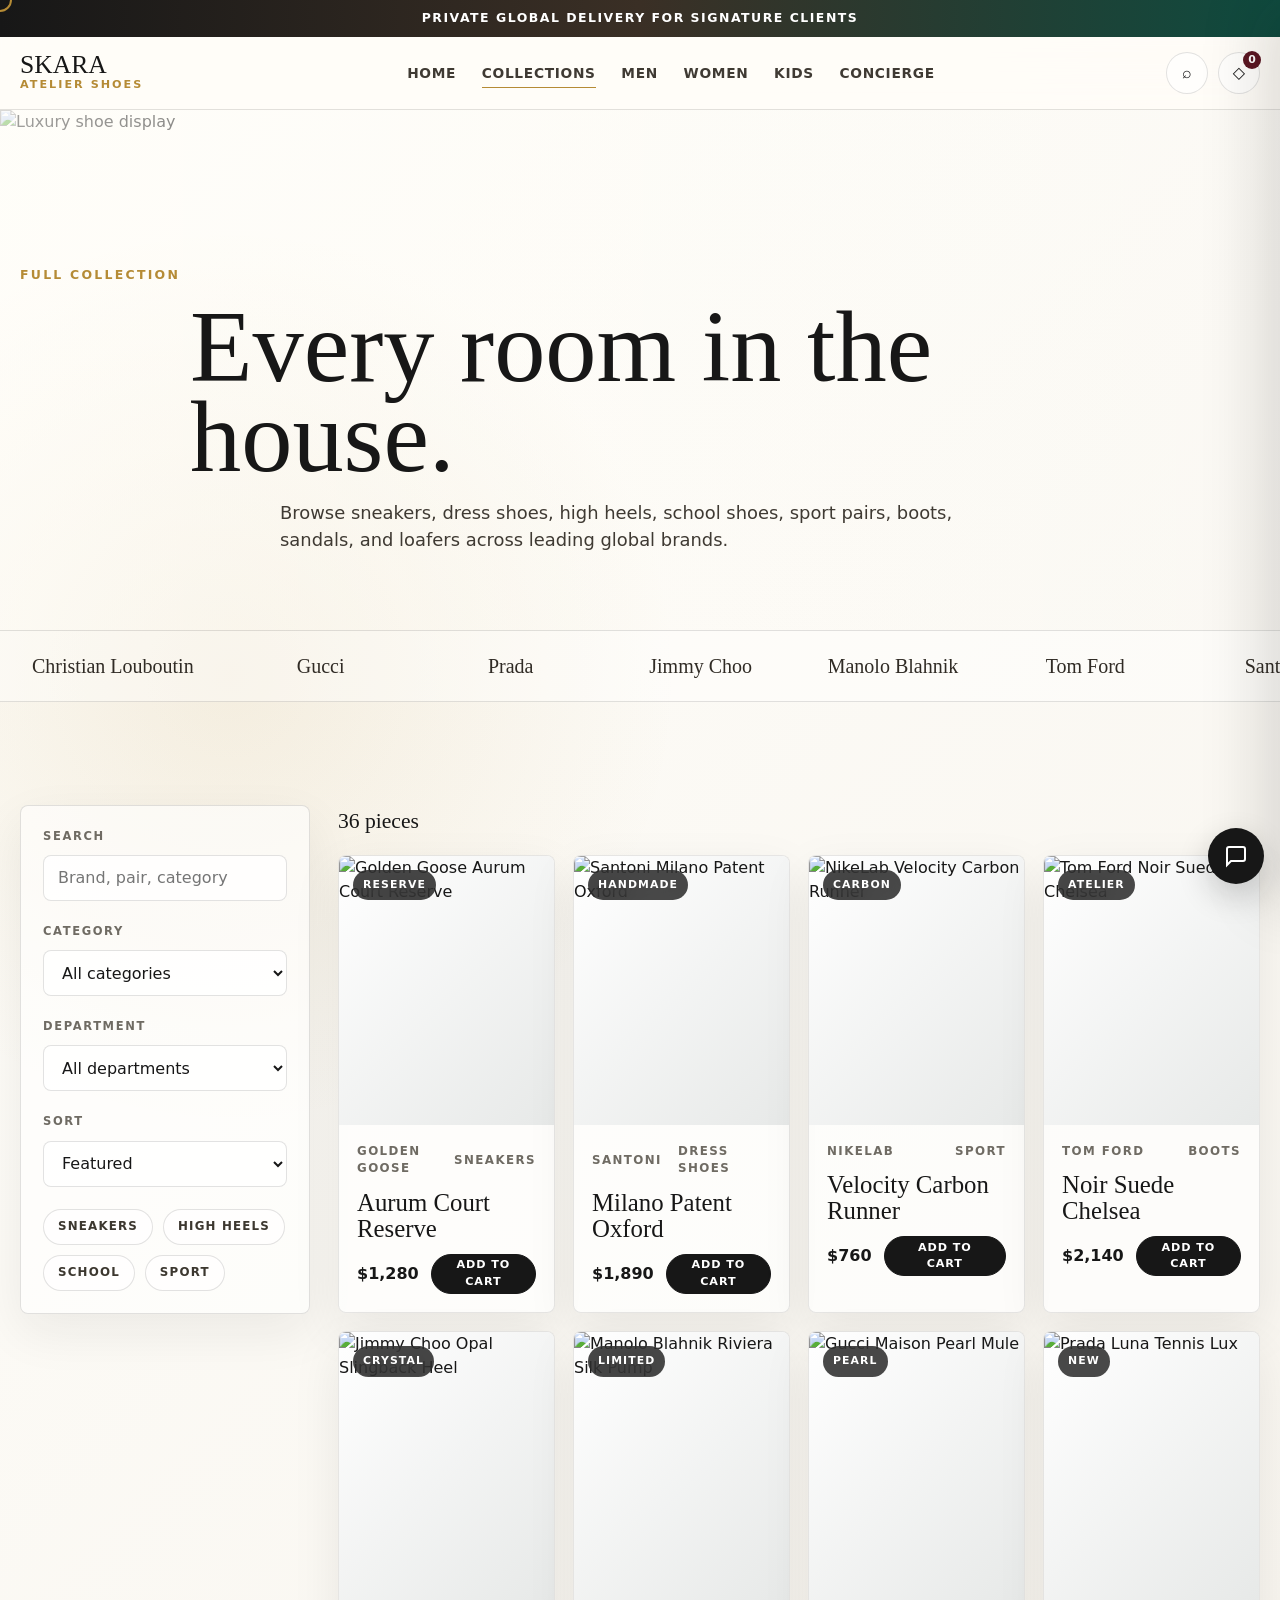
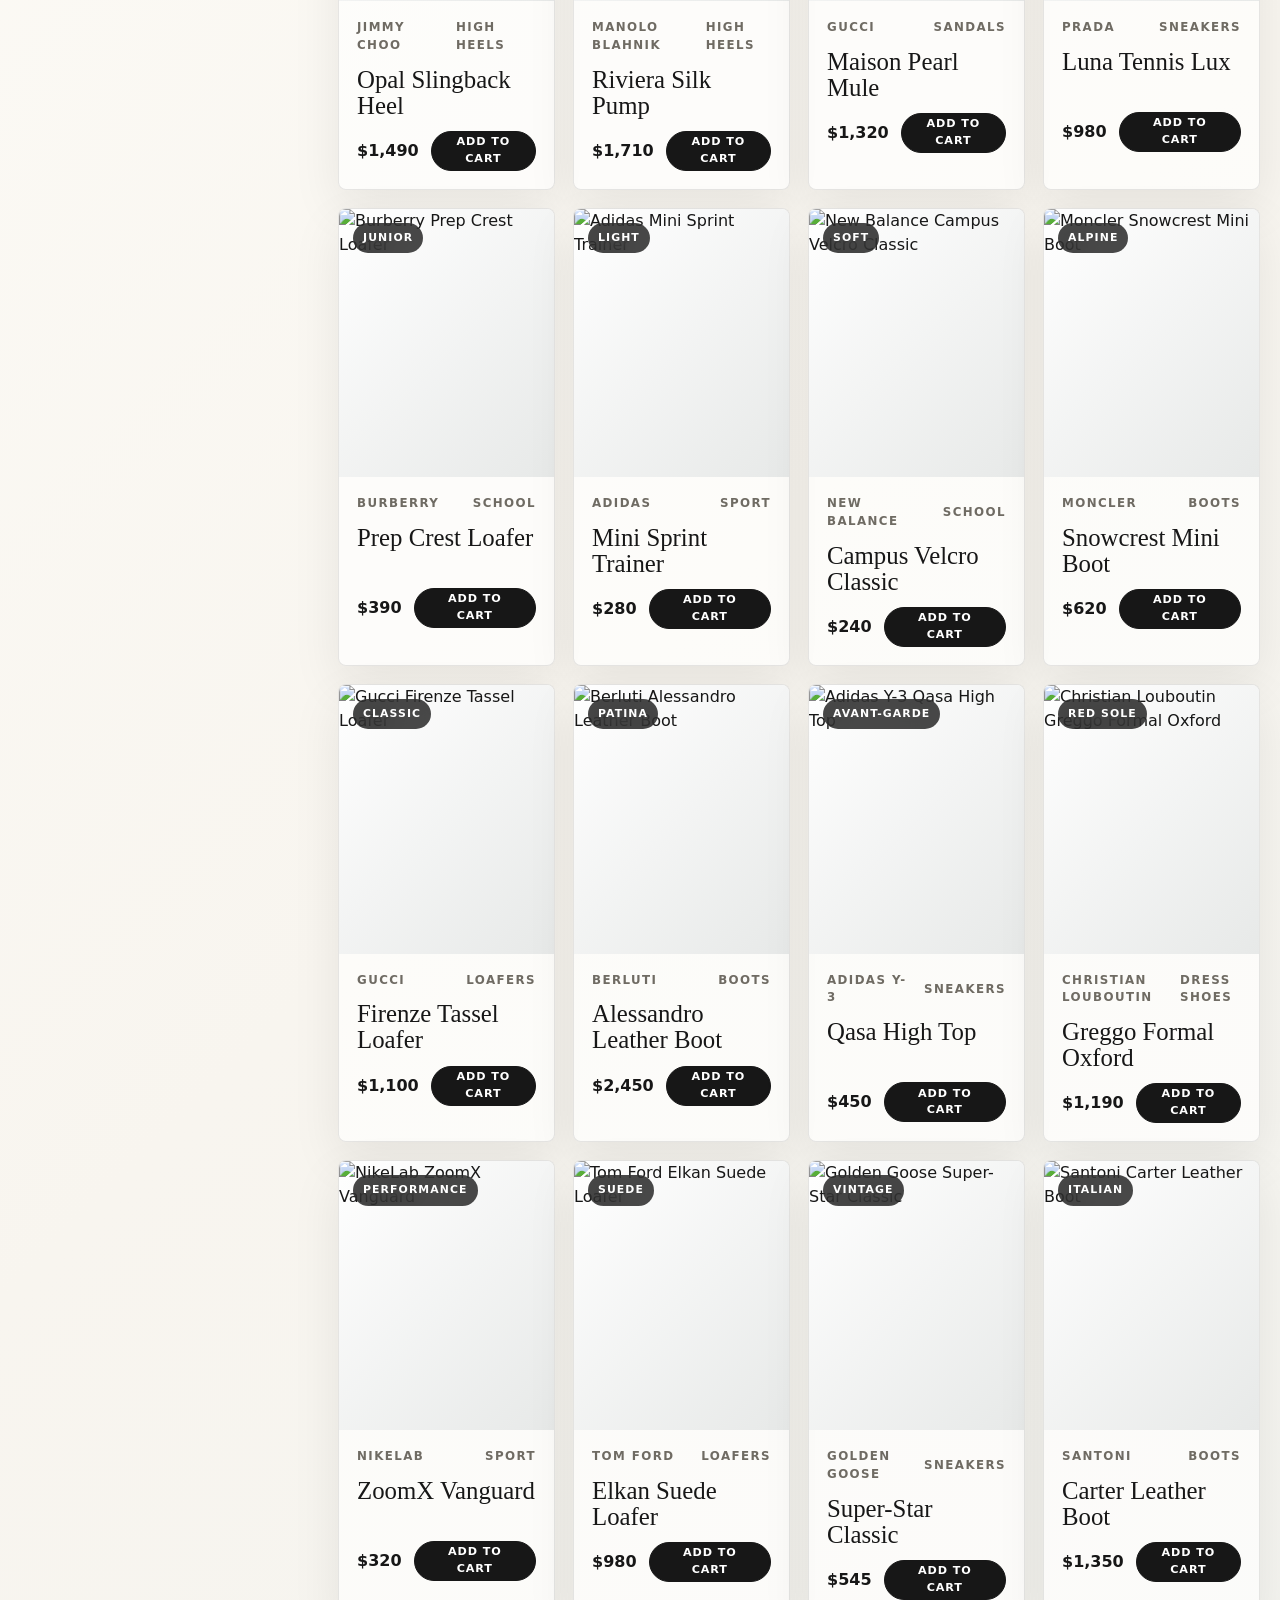
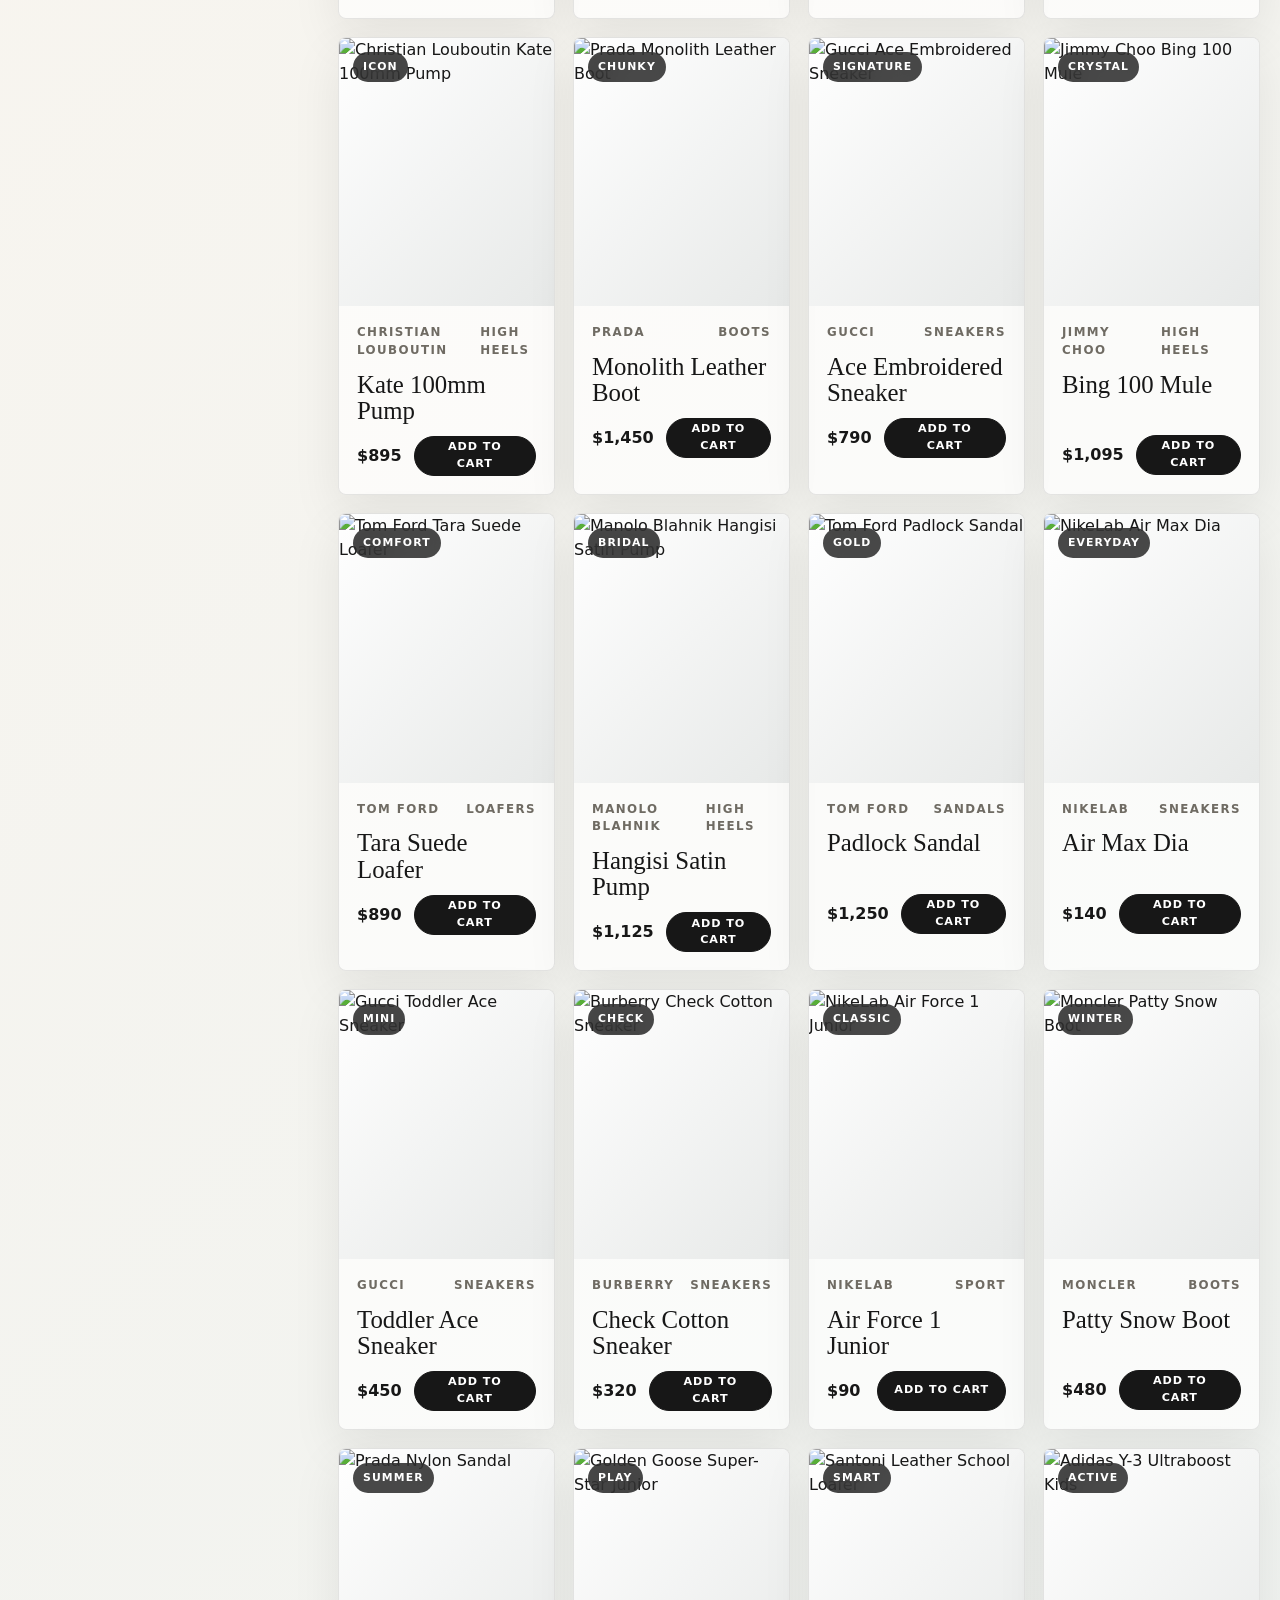
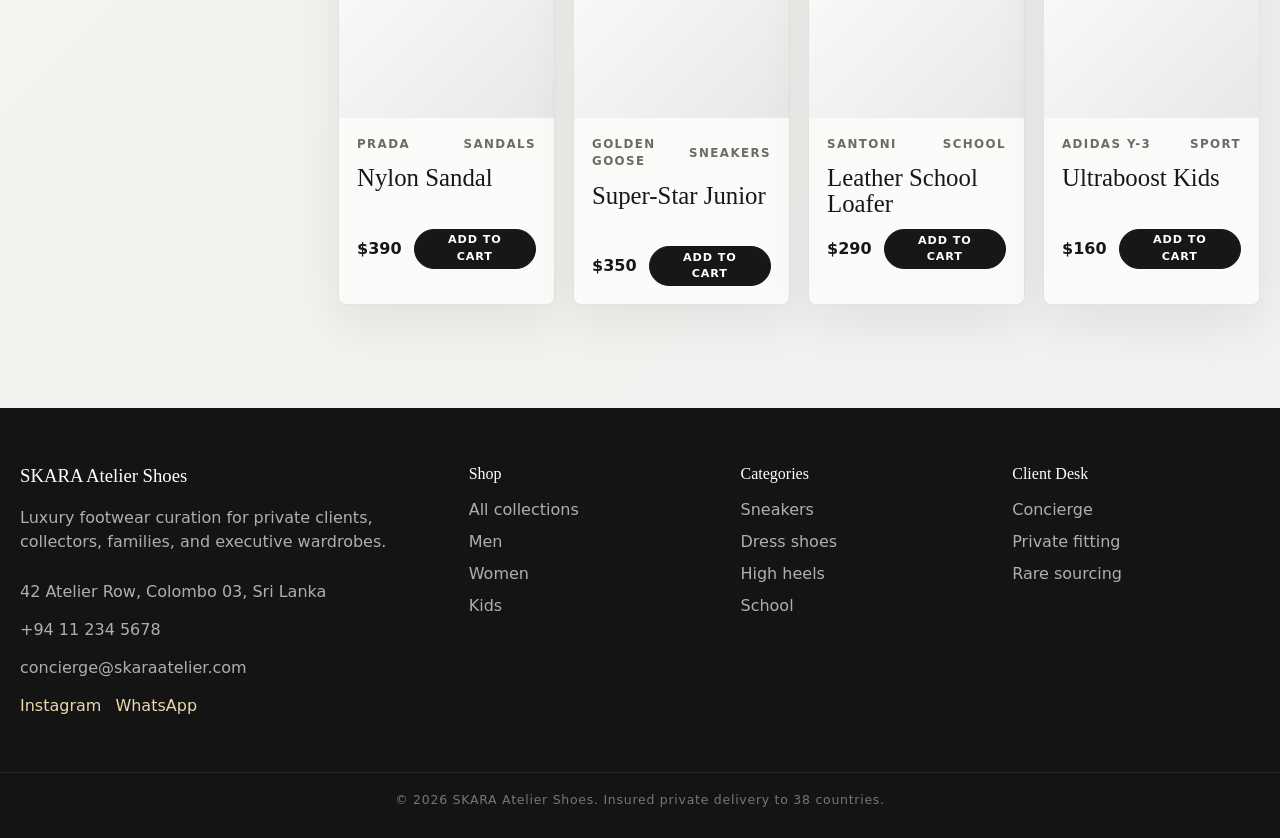
==== commit bf27f5d2: "Polish client demo with shopping flows, trust section, and site metadata. Add quick view, search, ca" ====
--- a/collections.html
+++ b/collections.html
@@ -4,6 +4,13 @@
     <meta charset="utf-8">
     <meta name="viewport" content="width=device-width, initial-scale=1, viewport-fit=cover">
     <title>Collections | SKARA Atelier Shoes</title>
+    <meta name="description" content="Browse the full SKARA collection of luxury footwear for men, women, and kids.">
+    <link rel="icon" href="favicon.svg" type="image/svg+xml">
+    <meta property="og:title" content="Collections | SKARA Atelier Shoes">
+    <meta property="og:description" content="Browse sneakers, dress shoes, high heels, school shoes, and sport pairs across leading global brands.">
+    <meta property="og:image" content="https://images.unsplash.com/photo-1549298916-b41d501d3772?auto=format&fit=crop&w=1200&q=90">
+    <meta property="og:type" content="website">
+    <meta name="twitter:card" content="summary_large_image">
     <link rel="stylesheet" href="styles.css">
   </head>
   <body data-page="collections">
@@ -33,7 +40,7 @@
               <div class="filter-group"><label for="category">Category</label><select id="category" data-filter-category><option value="all">All categories</option><option>Sneakers</option><option>Dress Shoes</option><option>High Heels</option><option>School</option><option>Sport</option><option>Boots</option><option>Sandals</option></select></div>
               <div class="filter-group"><label for="audience">Department</label><select id="audience" data-filter-audience><option value="all">All departments</option><option value="men">Men</option><option value="women">Women</option><option value="kids">Kids</option></select></div>
               <div class="filter-group"><label for="sort">Sort</label><select id="sort" data-filter-sort><option value="featured">Featured</option><option value="high">Price high</option><option value="low">Price low</option><option value="brand">Brand</option></select></div>
-              <div class="chip-row"><span class="pill">Sneakers</span><span class="pill">High heels</span><span class="pill">School</span><span class="pill">Sport</span></div>
+              <div class="chip-row"><button type="button" class="pill" data-filter-pill="Sneakers">Sneakers</button><button type="button" class="pill" data-filter-pill="High Heels">High heels</button><button type="button" class="pill" data-filter-pill="School">School</button><button type="button" class="pill" data-filter-pill="Sport">Sport</button></div>
             </aside>
             <div>
               <div class="shop-toolbar"><strong data-result-count>12 pieces</strong><button class="filter-toggle" type="button" aria-label="Open filters" data-filter-toggle aria-expanded="false">☷</button></div>
@@ -42,7 +49,7 @@
           </div>
         </section>
       </main>
-      <footer class="footer"><div class="footer-inner"><div><h3>SKARA Atelier Shoes</h3><p>Luxury footwear curation for private clients, collectors, families, and executive wardrobes.</p></div><div><h4>Shop</h4><a href="collections.html">All collections</a><a href="men.html">Men</a><a href="women.html">Women</a><a href="kids.html">Kids</a></div><div><h4>Categories</h4><a href="collections.html">Sneakers</a><a href="collections.html">Dress shoes</a><a href="collections.html">High heels</a><a href="collections.html">School</a></div><div><h4>Client Desk</h4><a href="concierge.html">Concierge</a><a href="concierge.html">Private fitting</a><a href="concierge.html">Rare sourcing</a></div></div></footer>
+      <footer class="footer"><div class="footer-inner"><div><h3>SKARA Atelier Shoes</h3><p>Luxury footwear curation for private clients, collectors, families, and executive wardrobes.</p><div class="footer-contact"><a href="https://maps.google.com" target="_blank" rel="noopener noreferrer">42 Atelier Row, Colombo 03, Sri Lanka</a><a href="tel:+94112345678">+94 11 234 5678</a><a href="mailto:concierge@skaraatelier.com">concierge@skaraatelier.com</a><div class="footer-social"><a href="https://instagram.com" target="_blank" rel="noopener noreferrer">Instagram</a><a href="https://wa.me/94112345678" target="_blank" rel="noopener noreferrer">WhatsApp</a></div></div></div><div><h4>Shop</h4><a href="collections.html">All collections</a><a href="men.html">Men</a><a href="women.html">Women</a><a href="kids.html">Kids</a></div><div><h4>Categories</h4><a href="collections.html">Sneakers</a><a href="collections.html">Dress shoes</a><a href="collections.html">High heels</a><a href="collections.html">School</a></div><div><h4>Client Desk</h4><a href="concierge.html">Concierge</a><a href="concierge.html">Private fitting</a><a href="concierge.html">Rare sourcing</a></div></div><div class="footer-bottom"><p>© 2026 SKARA Atelier Shoes. Insured private delivery to 38 countries.</p></div></footer>
     </div>
     <script src="data.js"></script>
     <script src="script.js"></script>
--- a/styles.css
+++ b/styles.css
@@ -35,7 +35,8 @@
   line-height: 1.5;
 }
 
-body.nav-open {
+body.nav-open,
+body.modal-open {
   overflow: hidden;
 }
 
@@ -385,6 +386,45 @@
   text-transform: uppercase;
 }
 
+.hero-controls {
+  position: absolute;
+  bottom: 42px;
+  left: clamp(20px, 5vw, 72px);
+  z-index: 5;
+  display: flex;
+  align-items: center;
+  gap: 12px;
+}
+
+.hero-dots {
+  display: flex;
+  align-items: center;
+  gap: 8px;
+}
+
+.hero-dot {
+  width: 10px;
+  height: 10px;
+  padding: 0;
+  border: 1px solid rgba(23, 23, 23, 0.28);
+  border-radius: 50%;
+  background: rgba(255, 255, 255, 0.55);
+  cursor: pointer;
+  transition: transform 0.2s var(--ease), background 0.2s var(--ease), border-color 0.2s var(--ease);
+}
+
+.hero-dot.is-active,
+.hero-dot:hover {
+  border-color: var(--gold);
+  background: var(--gold-soft);
+  transform: scale(1.15);
+}
+
+.hero-arrow {
+  width: 42px;
+  height: 42px;
+}
+
 .section {
   width: min(1440px, calc(100% - 40px));
   margin: 0 auto;
@@ -554,6 +594,7 @@
   box-shadow: 0 18px 50px rgba(23, 23, 23, 0.08);
   scroll-snap-align: start;
   transform-style: preserve-3d;
+  cursor: pointer;
   transition: transform 0.35s var(--ease), box-shadow 0.35s var(--ease);
 }
 
@@ -872,6 +913,19 @@
   font-weight: 900;
   letter-spacing: 0.1em;
   text-transform: uppercase;
+  cursor: pointer;
+  transition: border-color 0.2s var(--ease), background 0.2s var(--ease), transform 0.2s var(--ease);
+}
+
+.pill:hover {
+  border-color: rgba(181, 139, 53, 0.45);
+  background: #fff;
+}
+
+.pill.is-active {
+  border-color: var(--gold);
+  color: var(--ink);
+  background: linear-gradient(135deg, #fff8df, var(--gold-soft));
 }
 
 .concierge-grid {
@@ -955,6 +1009,136 @@
 .footer a {
   display: block;
   margin-top: 8px;
+}
+
+.footer-contact {
+  display: grid;
+  gap: 6px;
+  margin-top: 18px;
+}
+
+.footer-social {
+  display: flex;
+  flex-wrap: wrap;
+  gap: 14px;
+  margin-top: 8px;
+}
+
+.footer-social a {
+  display: inline-block;
+  margin-top: 0;
+  color: var(--gold-soft);
+}
+
+.footer-social a:hover {
+  color: #fff;
+}
+
+.footer-bottom {
+  border-top: 1px solid rgba(255, 255, 255, 0.08);
+}
+
+.footer-bottom p {
+  width: min(1440px, calc(100% - 40px));
+  margin: 0 auto;
+  padding: 18px 0 28px;
+  color: rgba(255, 255, 255, 0.42);
+  font-size: 0.78rem;
+  letter-spacing: 0.06em;
+  text-align: center;
+}
+
+.trust-section {
+  border-block: 1px solid var(--line);
+  background: rgba(255, 255, 255, 0.34);
+}
+
+.trust-stats {
+  display: grid;
+  grid-template-columns: repeat(3, minmax(0, 1fr));
+  gap: 16px;
+  margin-bottom: 34px;
+}
+
+.trust-stat {
+  padding: 24px;
+  border: 1px solid var(--line);
+  border-radius: 8px;
+  background: rgba(255, 255, 255, 0.62);
+  text-align: center;
+}
+
+.trust-stat strong {
+  display: block;
+  font-family: Georgia, "Times New Roman", serif;
+  font-size: clamp(2rem, 4vw, 3rem);
+  font-weight: 500;
+  line-height: 1;
+}
+
+.trust-stat span {
+  display: block;
+  margin-top: 10px;
+  color: var(--muted);
+  font-size: 0.72rem;
+  font-weight: 800;
+  letter-spacing: 0.12em;
+  text-transform: uppercase;
+}
+
+.press-row {
+  display: grid;
+  gap: 14px;
+  margin-bottom: 28px;
+}
+
+.press-list {
+  display: flex;
+  flex-wrap: wrap;
+  gap: 12px 22px;
+}
+
+.press-list span {
+  font-family: Georgia, "Times New Roman", serif;
+  font-size: clamp(1.2rem, 2.4vw, 1.8rem);
+  color: #302b25;
+}
+
+.testimonial-grid {
+  display: grid;
+  grid-template-columns: repeat(3, minmax(0, 1fr));
+  gap: 18px;
+}
+
+.testimonial-card {
+  display: grid;
+  gap: 12px;
+  padding: 28px;
+  border: 1px solid var(--line);
+  border-radius: 8px;
+  background: rgba(255, 255, 255, 0.62);
+  box-shadow: 0 18px 50px rgba(23, 23, 23, 0.06);
+}
+
+.testimonial-card p {
+  margin: 0;
+  color: #3f3a33;
+  font-size: 1rem;
+  line-height: 1.65;
+}
+
+.testimonial-card strong {
+  font-family: Georgia, "Times New Roman", serif;
+  font-size: 1.15rem;
+  font-weight: 500;
+}
+
+.testimonial-card span {
+  color: var(--muted);
+  font-size: 0.72rem;
+  font-weight: 800;
+  letter-spacing: 0.1em;
+  text-transform: uppercase;
 }
 
 [data-reveal] {
@@ -1042,6 +1226,12 @@
     padding: 72px 0 148px;
   }
 
+  .hero-controls {
+    left: 50%;
+    bottom: 148px;
+    transform: translateX(-50%);
+  }
+
   .hero-panel {
     position: absolute;
     right: auto;
@@ -1058,6 +1248,10 @@
     text-align: center;
   }
 
+  .testimonial-grid {
+    grid-template-columns: 1fr;
+  }
+
   .hero-stat strong {
     font-size: 1.35rem;
   }
@@ -1220,6 +1414,10 @@
     min-height: 46px;
   }
 
+  .hero-controls {
+    bottom: 128px;
+  }
+
   .hero-panel {
     bottom: 16px;
     width: min(calc(100% - 24px), 420px);
@@ -1228,6 +1426,14 @@
 
   .hero-stat {
     padding: 12px 8px;
+  }
+
+  .trust-stats {
+    grid-template-columns: 1fr;
+  }
+
+  .footer-bottom p {
+    width: min(100% - 24px, 1440px);
   }
 
   .hero-stat strong {
@@ -1486,15 +1692,30 @@
   background: var(--porcelain);
 }
 
+.chat-message {
+  max-width: 88%;
+  margin-bottom: 12px;
+  font-size: 0.9rem;
+  line-height: 1.5;
+}
+
 .chat-message.agent {
   background: #fff;
   border: 1px solid var(--line);
   padding: 12px 16px;
   border-radius: 8px;
   border-bottom-left-radius: 0;
-  font-size: 0.9rem;
   color: var(--ink);
   box-shadow: 0 4px 12px rgba(0,0,0,0.02);
+}
+
+.chat-message.user {
+  margin-left: auto;
+  padding: 12px 16px;
+  border-radius: 8px;
+  border-bottom-right-radius: 0;
+  color: #fff;
+  background: var(--ink);
 }
 
 .chat-footer {
@@ -1523,3 +1744,448 @@
   letter-spacing: 0.1em;
   padding: 0 8px;
 }
+
+/* Quick View Modal */
+.quick-view-overlay,
+.search-overlay {
+  position: fixed;
+  inset: 0;
+  z-index: 120;
+  display: grid;
+  place-items: center;
+  padding: 20px;
+  background: rgba(23, 23, 23, 0.55);
+  opacity: 0;
+  pointer-events: none;
+  transition: opacity 0.3s var(--ease);
+}
+
+.quick-view-overlay.is-open,
+.search-overlay.is-open {
+  opacity: 1;
+  pointer-events: auto;
+}
+
+.quick-view-modal {
+  position: relative;
+  width: min(980px, 100%);
+  max-height: calc(100vh - 40px);
+  overflow: auto;
+  border: 1px solid var(--line);
+  border-radius: 12px;
+  background: rgba(255, 253, 248, 0.98);
+  box-shadow: var(--shadow);
+}
+
+.quick-view-close,
+.search-close {
+  position: absolute;
+  top: 14px;
+  right: 14px;
+  z-index: 2;
+  display: grid;
+  place-items: center;
+  width: 40px;
+  height: 40px;
+  border: 1px solid var(--line);
+  border-radius: 50%;
+  color: var(--ink);
+  background: #fff;
+  font-size: 1.4rem;
+  line-height: 1;
+  cursor: pointer;
+}
+
+.quick-view-grid {
+  display: grid;
+  grid-template-columns: 1fr 1fr;
+}
+
+.quick-view-media {
+  min-height: 420px;
+  background: linear-gradient(135deg, #fff, #e7e9e8);
+}
+
+.quick-view-media img {
+  width: 100%;
+  height: 100%;
+  min-height: 420px;
+  object-fit: cover;
+}
+
+.quick-view-body {
+  display: grid;
+  align-content: start;
+  gap: 14px;
+  padding: 36px 32px 32px;
+}
+
+.quick-view-body h2 {
+  margin: 0;
+  font-family: Georgia, "Times New Roman", serif;
+  font-size: clamp(1.8rem, 4vw, 2.6rem);
+  font-weight: 500;
+  line-height: 1.05;
+}
+
+.quick-view-meta {
+  margin: 0;
+  color: var(--muted);
+  font-size: 0.82rem;
+  font-weight: 800;
+  letter-spacing: 0.12em;
+  text-transform: uppercase;
+}
+
+.quick-view-desc {
+  margin: 0;
+  color: #3f3a33;
+  line-height: 1.6;
+}
+
+.quick-view-price {
+  margin: 4px 0 0;
+  font-size: 1.35rem;
+  font-weight: 900;
+}
+
+.quick-view-sizes {
+  display: grid;
+  gap: 10px;
+}
+
+.size-row {
+  display: flex;
+  flex-wrap: wrap;
+  gap: 8px;
+}
+
+.size-chip {
+  min-width: 44px;
+  min-height: 40px;
+  padding: 0 12px;
+  border: 1px solid var(--line);
+  border-radius: 999px;
+  color: var(--ink);
+  background: rgba(255, 255, 255, 0.78);
+  font-size: 0.82rem;
+  font-weight: 800;
+  cursor: pointer;
+  transition: border-color 0.2s var(--ease), background 0.2s var(--ease);
+}
+
+.size-chip.is-active,
+.size-chip:hover {
+  border-color: var(--gold);
+  background: linear-gradient(135deg, #fff8df, var(--gold-soft));
+}
+
+.quick-view-add {
+  width: 100%;
+  margin-top: 8px;
+}
+
+/* Search Overlay */
+.search-overlay {
+  align-items: start;
+  padding-top: clamp(72px, 12vh, 120px);
+}
+
+.search-panel {
+  position: relative;
+  width: min(760px, 100%);
+  border: 1px solid var(--line);
+  border-radius: 12px;
+  background: rgba(255, 253, 248, 0.98);
+  box-shadow: var(--shadow);
+  overflow: hidden;
+}
+
+.search-panel-header {
+  display: grid;
+  grid-template-columns: 1fr auto;
+  gap: 12px;
+  align-items: center;
+  padding: 18px 18px 14px;
+  border-bottom: 1px solid var(--line);
+}
+
+.search-panel-header input {
+  width: 100%;
+  min-height: 52px;
+  border: 1px solid var(--line);
+  border-radius: 999px;
+  padding: 0 18px;
+  color: var(--ink);
+  background: #fff;
+  outline: none;
+}
+
+.search-panel-header input:focus {
+  border-color: rgba(181, 139, 53, 0.6);
+}
+
+.search-close {
+  position: static;
+}
+
+.search-results {
+  display: grid;
+  gap: 0;
+  max-height: min(60vh, 520px);
+  overflow: auto;
+}
+
+.search-result {
+  display: grid;
+  grid-template-columns: 56px 1fr auto;
+  gap: 14px;
+  align-items: center;
+  width: 100%;
+  padding: 14px 18px;
+  border: 0;
+  border-bottom: 1px solid var(--line);
+  color: inherit;
+  background: transparent;
+  text-align: left;
+  cursor: pointer;
+  transition: background 0.2s var(--ease);
+}
+
+.search-result:hover {
+  background: rgba(255, 255, 255, 0.72);
+}
+
+.search-result img {
+  width: 56px;
+  height: 56px;
+  border-radius: 8px;
+  object-fit: cover;
+}
+
+.search-result strong {
+  display: block;
+  font-family: Georgia, "Times New Roman", serif;
+  font-size: 1.05rem;
+  font-weight: 500;
+}
+
+.search-result small {
+  color: var(--muted);
+  font-size: 0.74rem;
+  font-weight: 800;
+  letter-spacing: 0.08em;
+  text-transform: uppercase;
+}
+
+.search-result em {
+  color: var(--ink);
+  font-style: normal;
+  font-weight: 900;
+}
+
+.search-view-all,
+.search-hint,
+.search-empty {
+  margin: 0;
+  padding: 16px 18px 20px;
+}
+
+.search-view-all {
+  width: calc(100% - 36px);
+  margin: 16px 18px 20px;
+}
+
+.search-hint,
+.search-empty {
+  color: var(--muted);
+  font-size: 0.9rem;
+}
+
+/* Cart Drawer */
+.cart-backdrop {
+  position: fixed;
+  inset: 0;
+  z-index: 110;
+  background: rgba(23, 23, 23, 0.45);
+  opacity: 0;
+  pointer-events: none;
+  transition: opacity 0.3s var(--ease);
+}
+
+.cart-backdrop.is-open {
+  opacity: 1;
+  pointer-events: auto;
+}
+
+.cart-drawer {
+  position: fixed;
+  top: 0;
+  right: 0;
+  z-index: 115;
+  display: grid;
+  grid-template-rows: auto 1fr auto;
+  width: min(420px, 100vw);
+  height: 100vh;
+  height: 100dvh;
+  border-left: 1px solid var(--line);
+  background: rgba(255, 253, 248, 0.98);
+  box-shadow: -18px 0 60px rgba(23, 23, 23, 0.14);
+  transform: translateX(100%);
+  transition: transform 0.35s var(--ease);
+}
+
+.cart-drawer.is-open {
+  transform: translateX(0);
+}
+
+.cart-drawer-header,
+.cart-drawer-footer {
+  padding: 20px 22px;
+  border-bottom: 1px solid var(--line);
+}
+
+.cart-drawer-footer {
+  border-bottom: 0;
+  border-top: 1px solid var(--line);
+  display: grid;
+  gap: 14px;
+  padding-bottom: calc(20px + env(safe-area-inset-bottom));
+}
+
+.cart-drawer-header {
+  display: flex;
+  align-items: center;
+  justify-content: space-between;
+  gap: 16px;
+}
+
+.cart-drawer-header h2 {
+  margin: 0;
+  font-family: Georgia, "Times New Roman", serif;
+  font-size: 1.8rem;
+  font-weight: 500;
+}
+
+.cart-drawer-close {
+  display: grid;
+  place-items: center;
+  width: 40px;
+  height: 40px;
+  border: 1px solid var(--line);
+  border-radius: 50%;
+  color: var(--ink);
+  background: #fff;
+  font-size: 1.4rem;
+  line-height: 1;
+  cursor: pointer;
+}
+
+.cart-drawer-body {
+  overflow: auto;
+  padding: 12px 22px;
+  -webkit-overflow-scrolling: touch;
+}
+
+.cart-empty {
+  display: grid;
+  gap: 16px;
+  justify-items: start;
+  padding: 28px 0;
+  color: var(--muted);
+}
+
+.cart-item {
+  display: grid;
+  grid-template-columns: 72px 1fr auto;
+  gap: 14px;
+  align-items: start;
+  padding: 14px 0;
+  border-bottom: 1px solid var(--line);
+}
+
+.cart-item img {
+  width: 72px;
+  height: 88px;
+  border-radius: 8px;
+  object-fit: cover;
+}
+
+.cart-item-copy {
+  display: grid;
+  gap: 6px;
+}
+
+.cart-item-copy strong {
+  font-family: Georgia, "Times New Roman", serif;
+  font-size: 1.05rem;
+  font-weight: 500;
+}
+
+.cart-item-copy span {
+  color: var(--muted);
+  font-size: 0.72rem;
+  font-weight: 800;
+  letter-spacing: 0.08em;
+  text-transform: uppercase;
+}
+
+.cart-item-copy em {
+  font-style: normal;
+  font-weight: 900;
+}
+
+.cart-item-remove {
+  display: grid;
+  place-items: center;
+  width: 32px;
+  height: 32px;
+  border: 1px solid var(--line);
+  border-radius: 50%;
+  color: var(--ink);
+  background: #fff;
+  font-size: 1.2rem;
+  line-height: 1;
+  cursor: pointer;
+}
+
+.cart-total {
+  display: flex;
+  align-items: center;
+  justify-content: space-between;
+  gap: 16px;
+  font-size: 0.82rem;
+  font-weight: 800;
+  letter-spacing: 0.12em;
+  text-transform: uppercase;
+}
+
+.cart-total strong {
+  font-size: 1.2rem;
+  letter-spacing: 0;
+  text-transform: none;
+}
+
+.cart-drawer-footer .button {
+  width: 100%;
+}
+
+@media (max-width: 768px) {
+  .quick-view-grid {
+    grid-template-columns: 1fr;
+  }
+
+  .quick-view-media,
+  .quick-view-media img {
+    min-height: 280px;
+  }
+
+  .quick-view-body {
+    padding: 24px 20px 28px;
+  }
+
+  .search-overlay {
+    padding: 16px;
+    padding-top: 72px;
+  }
+}
